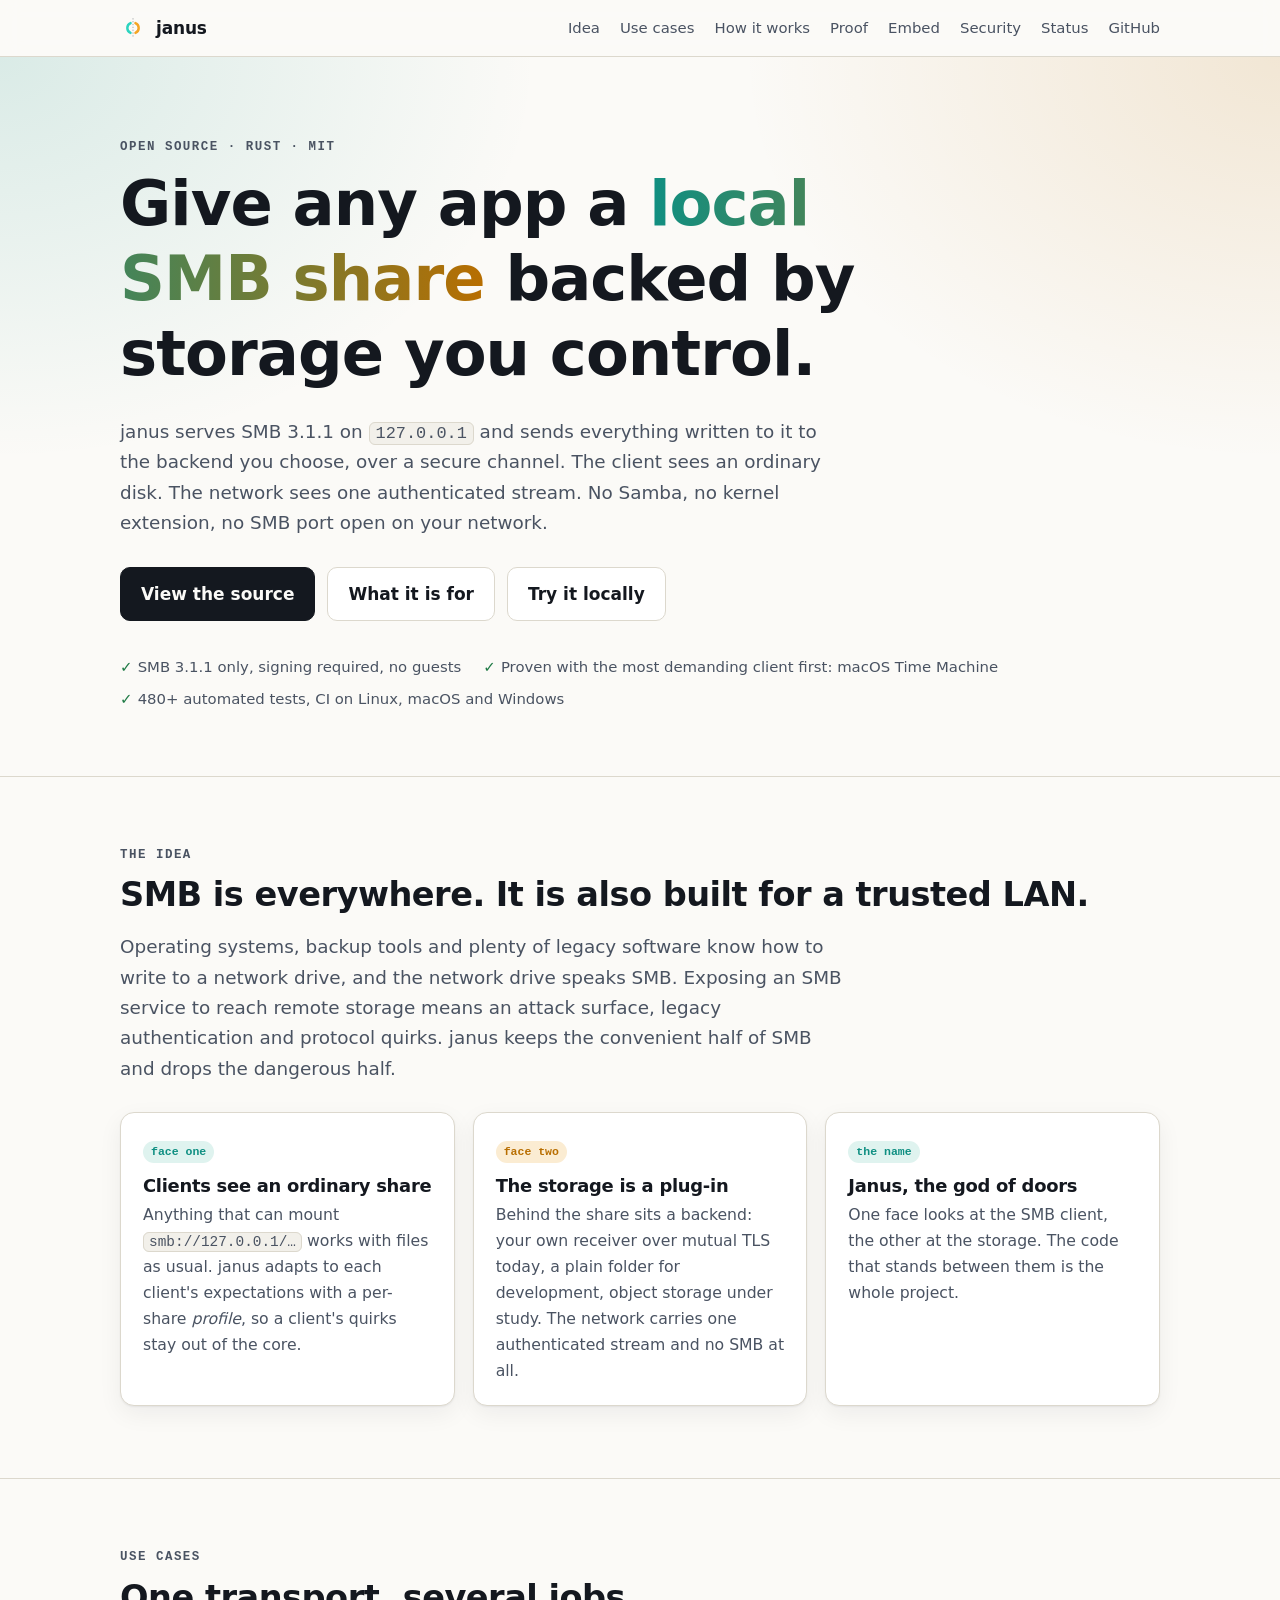
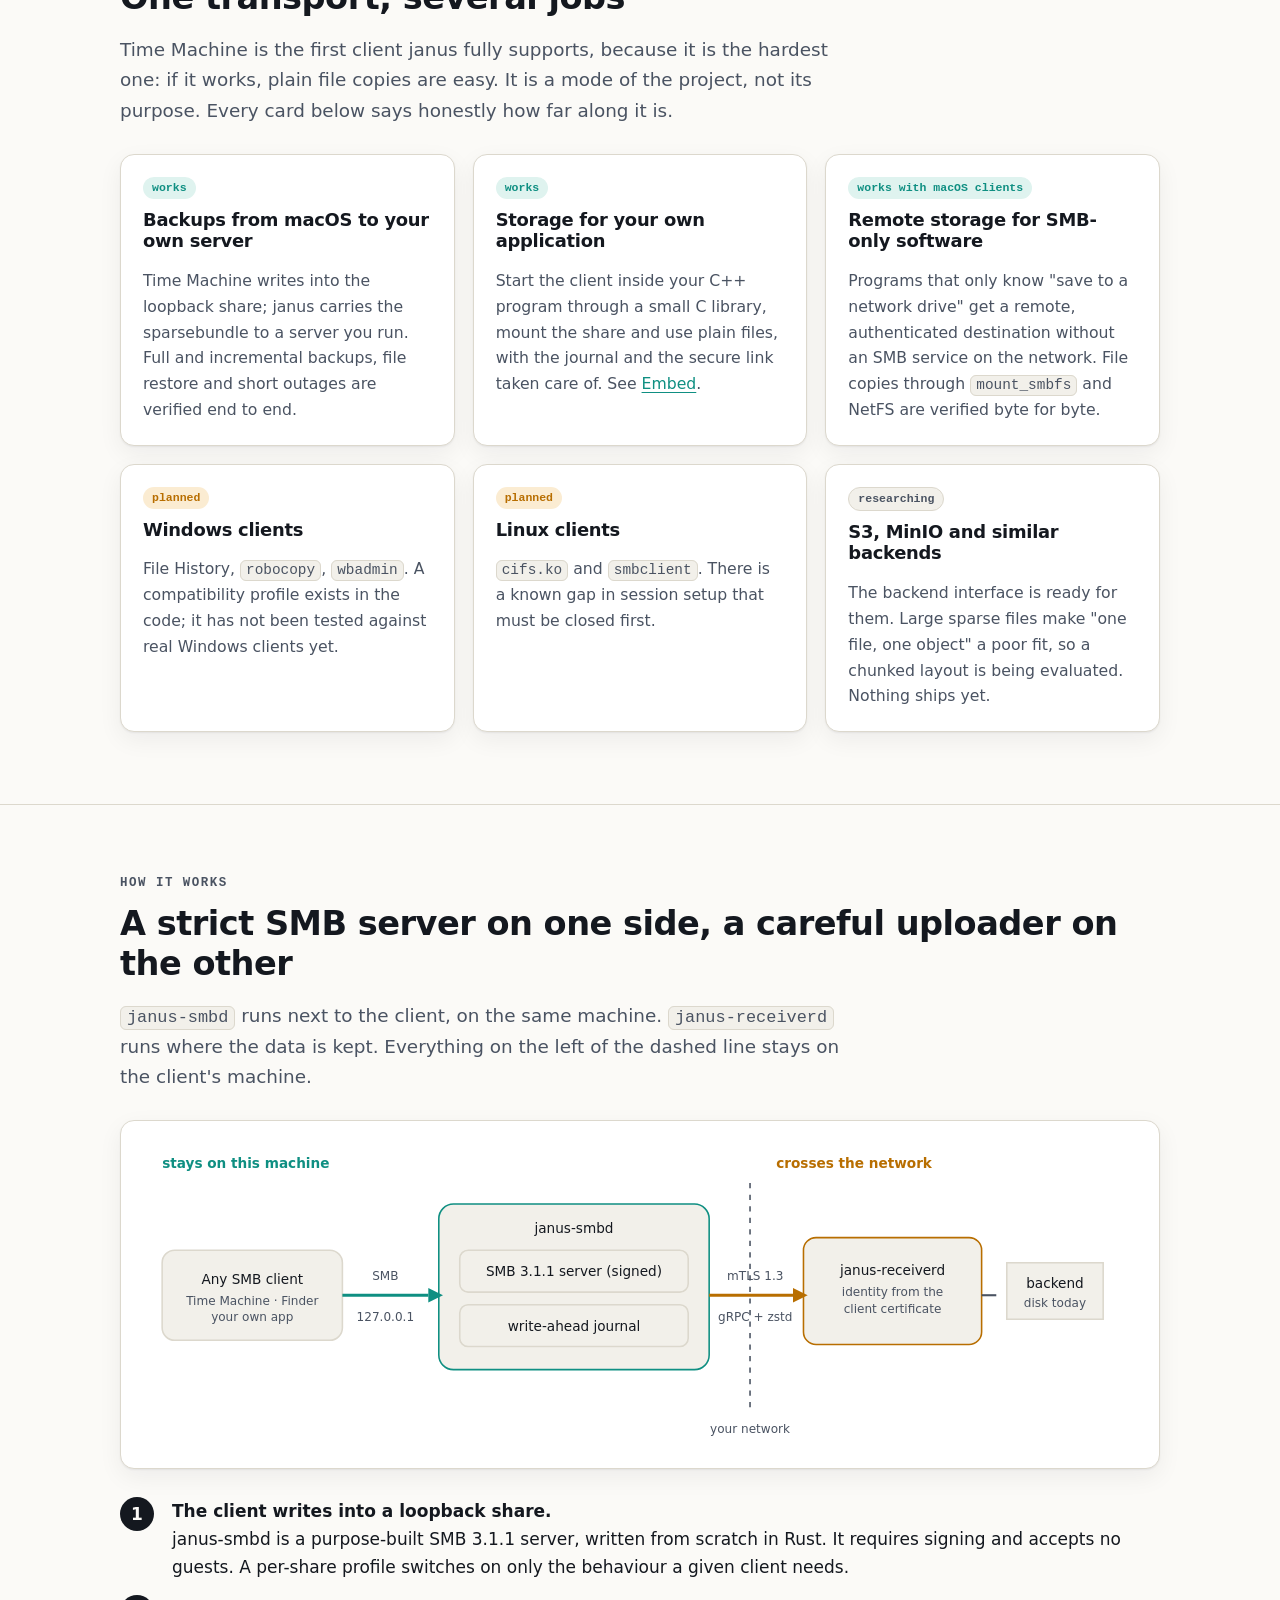
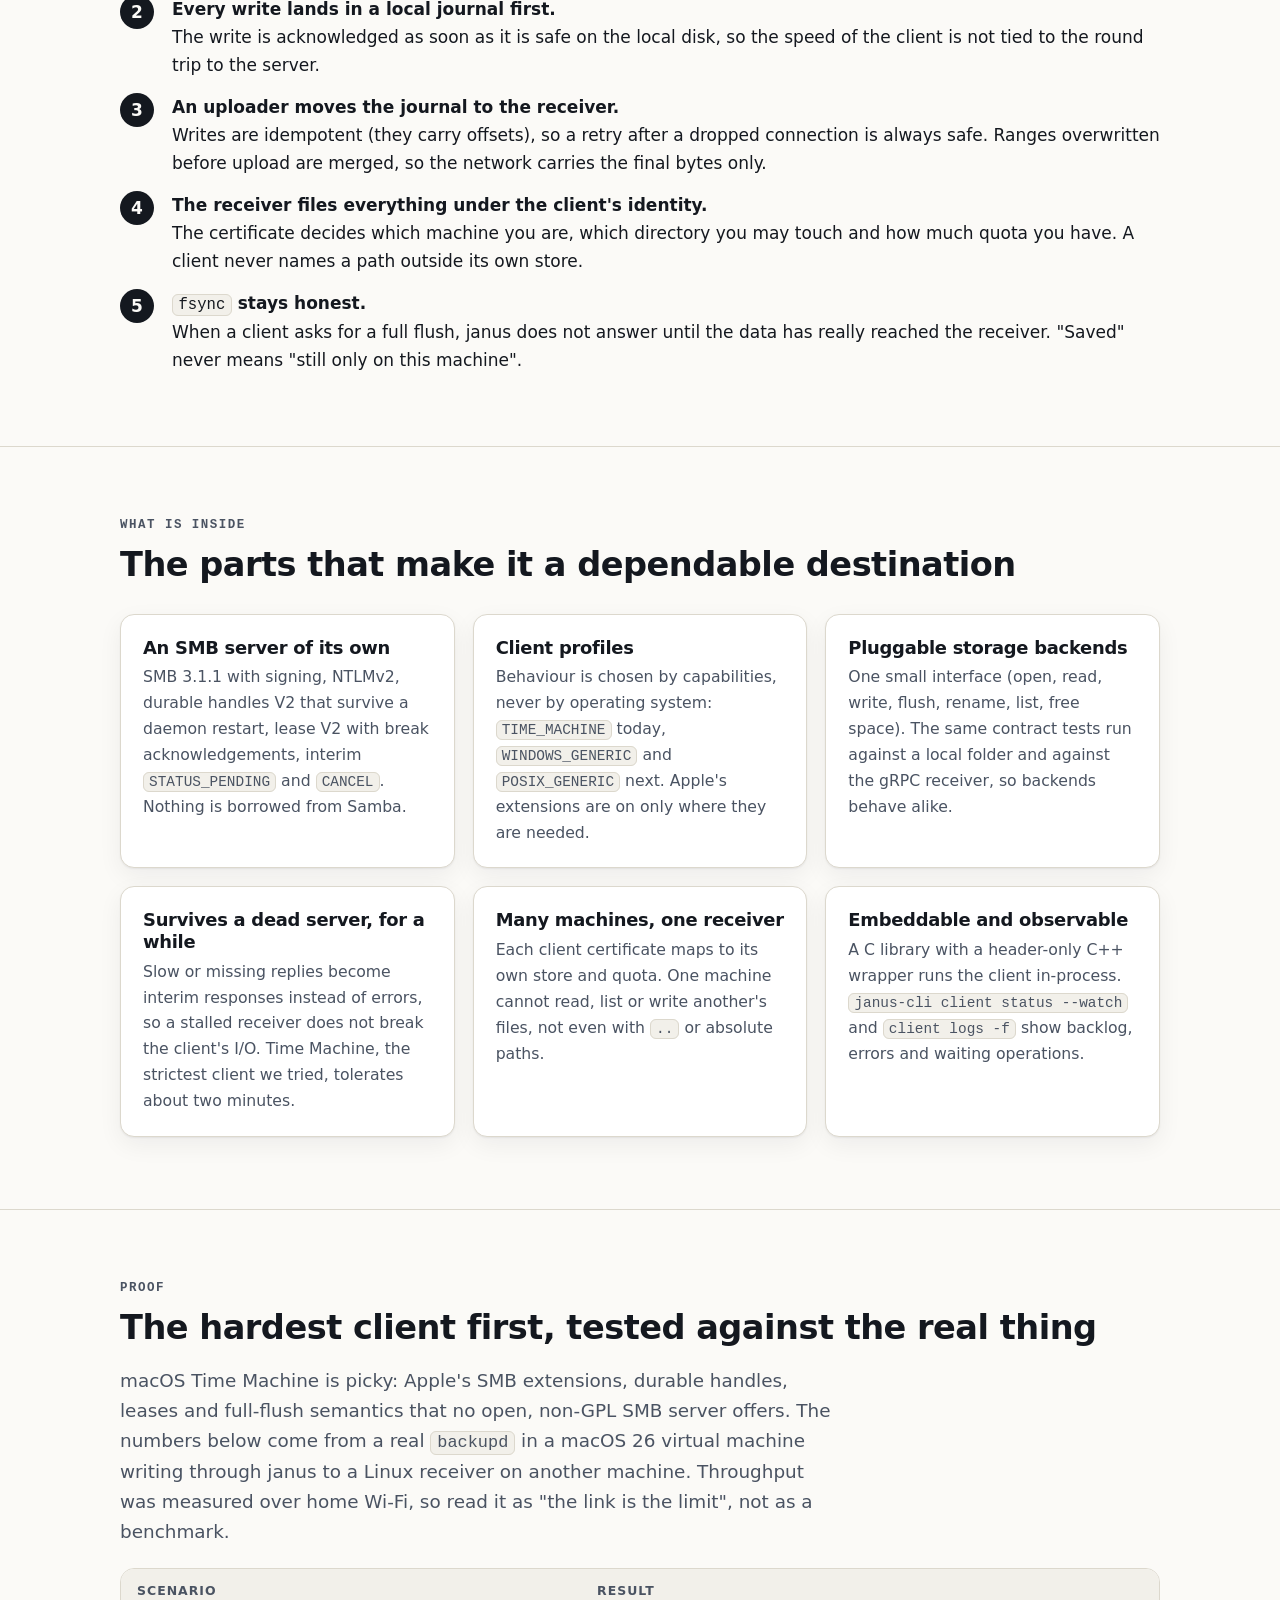
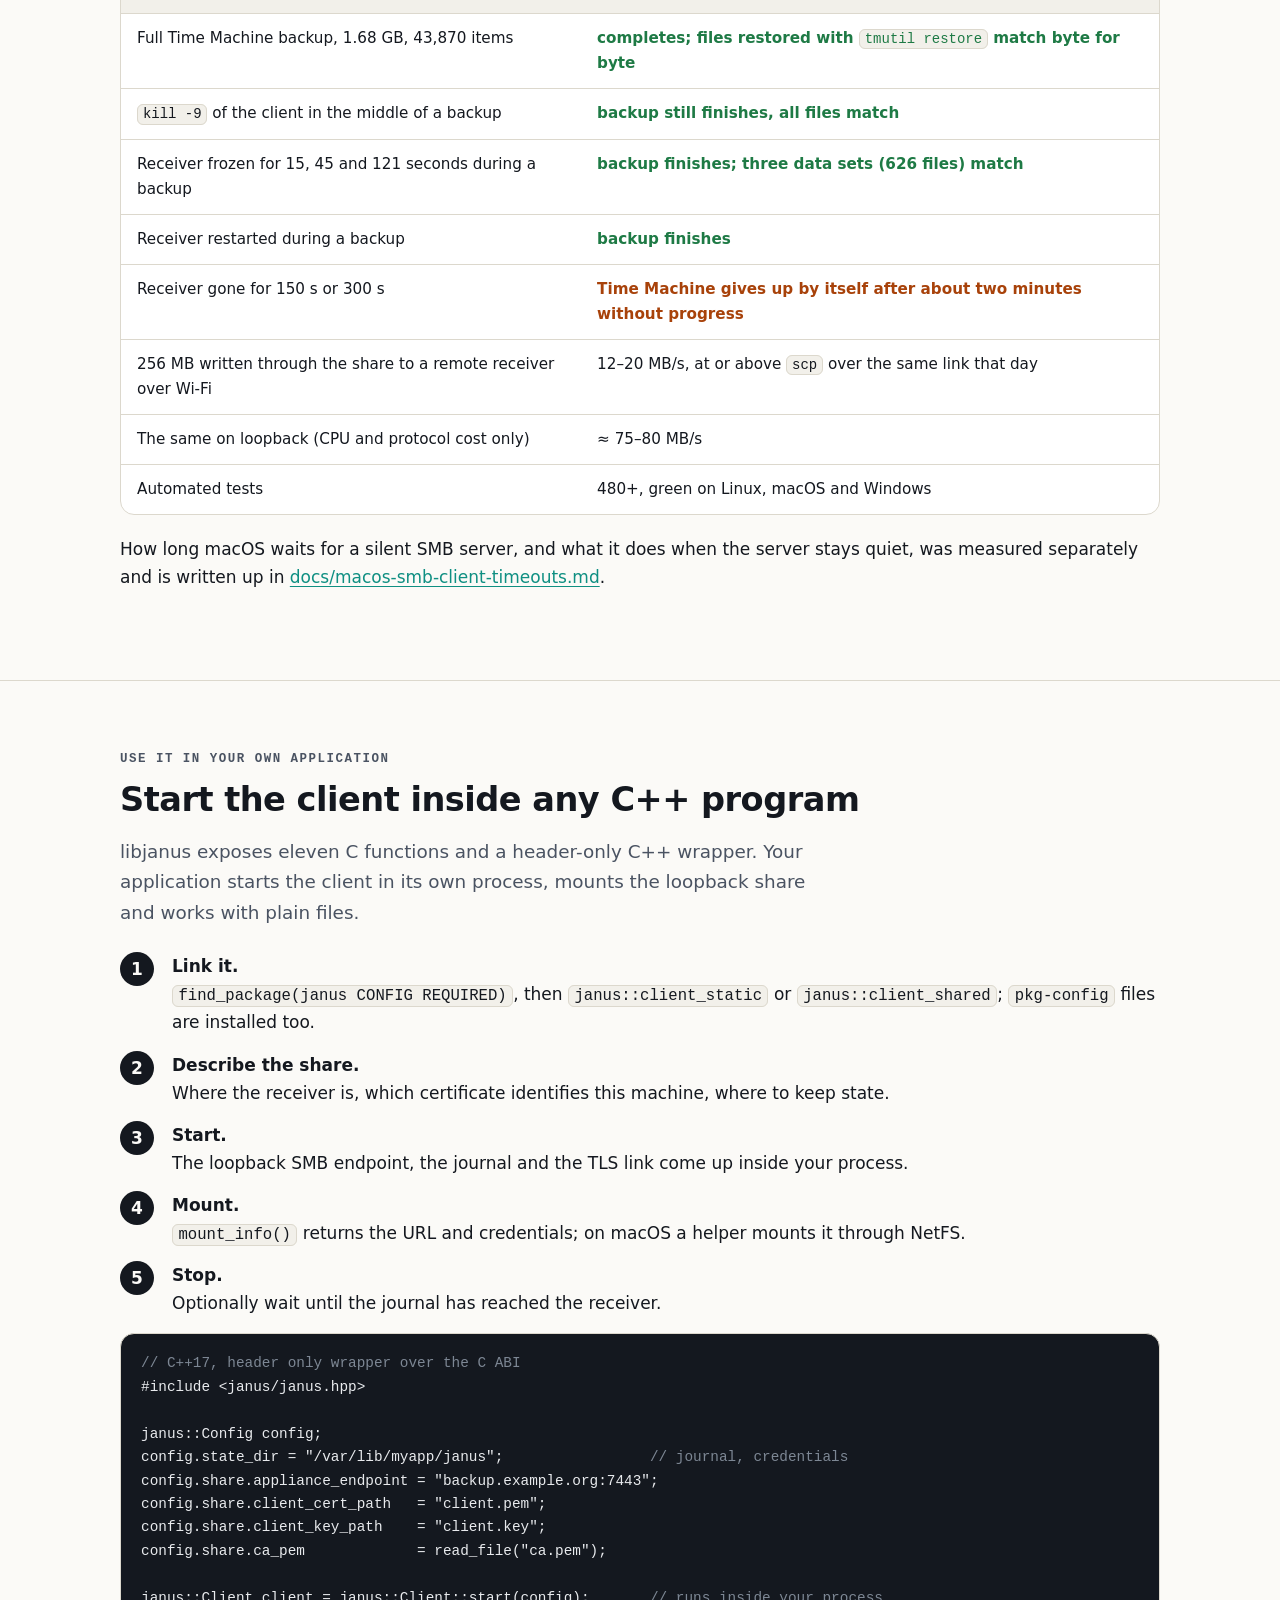
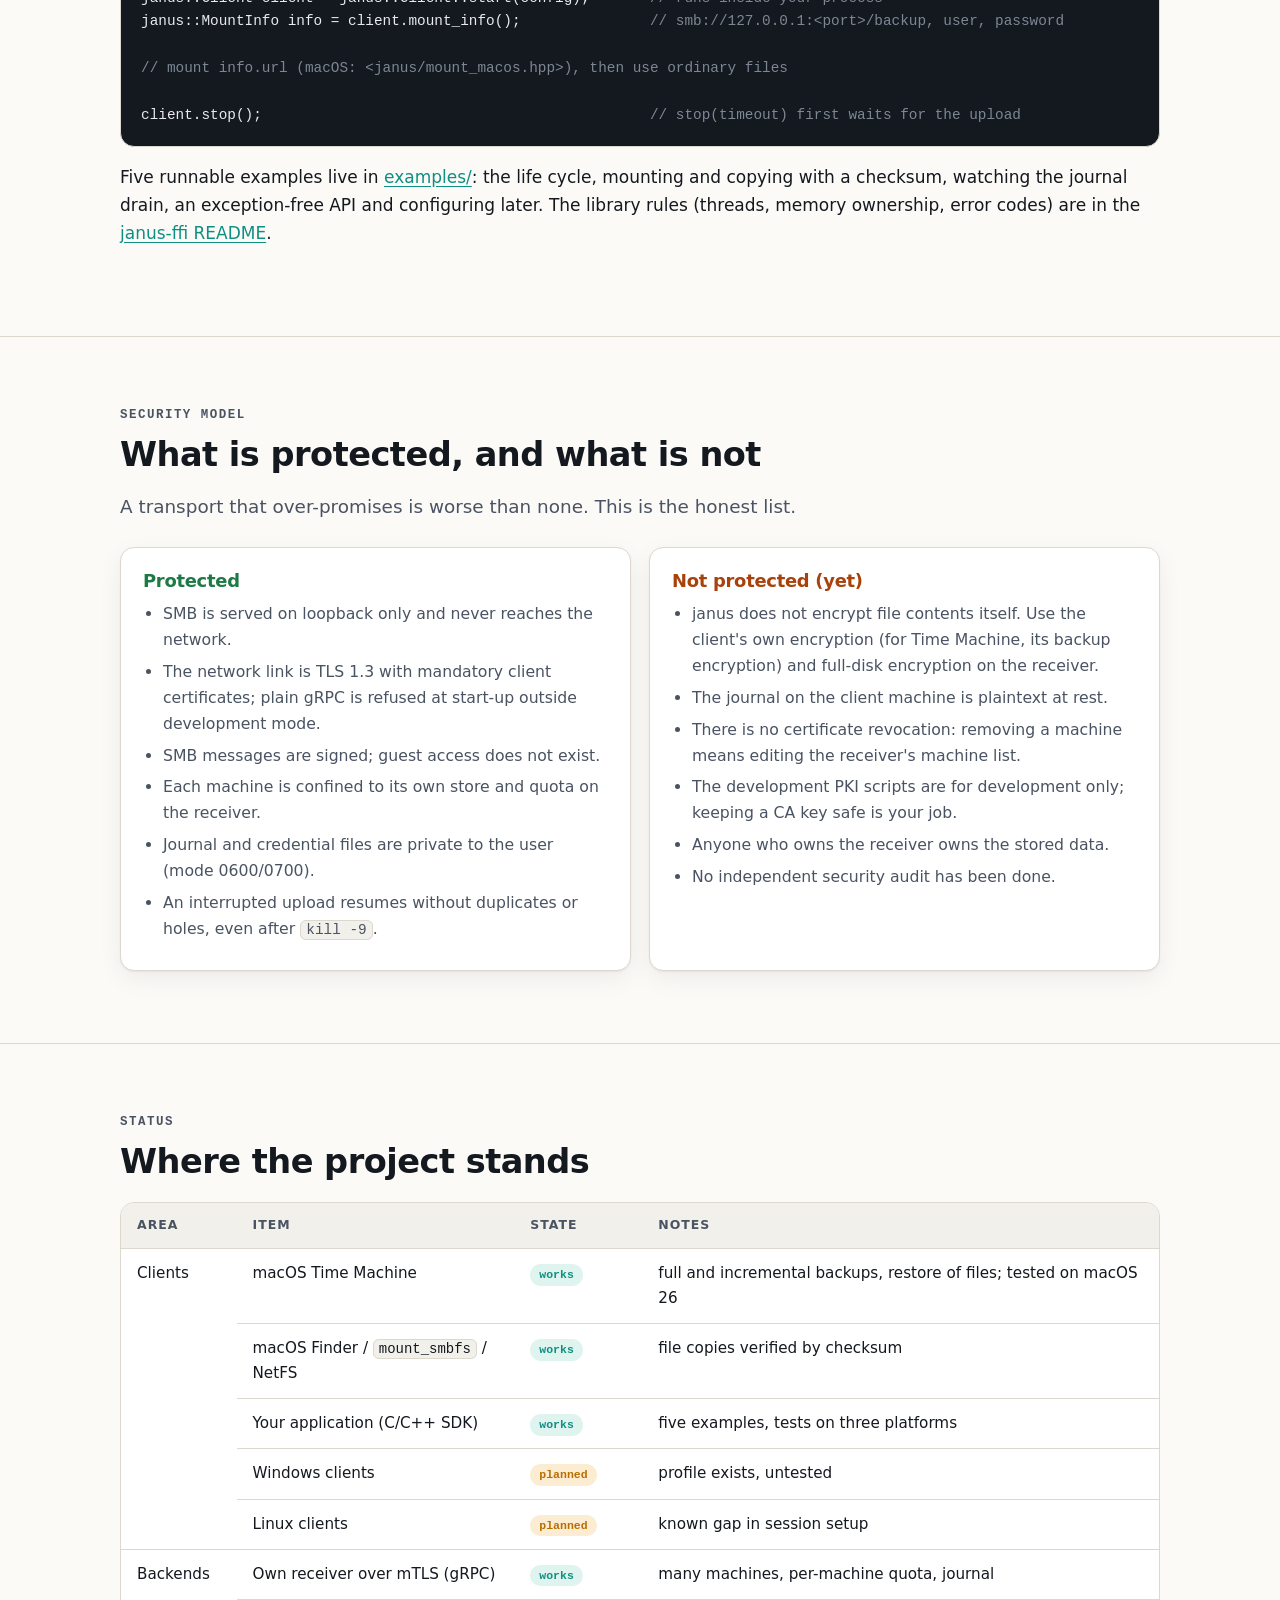
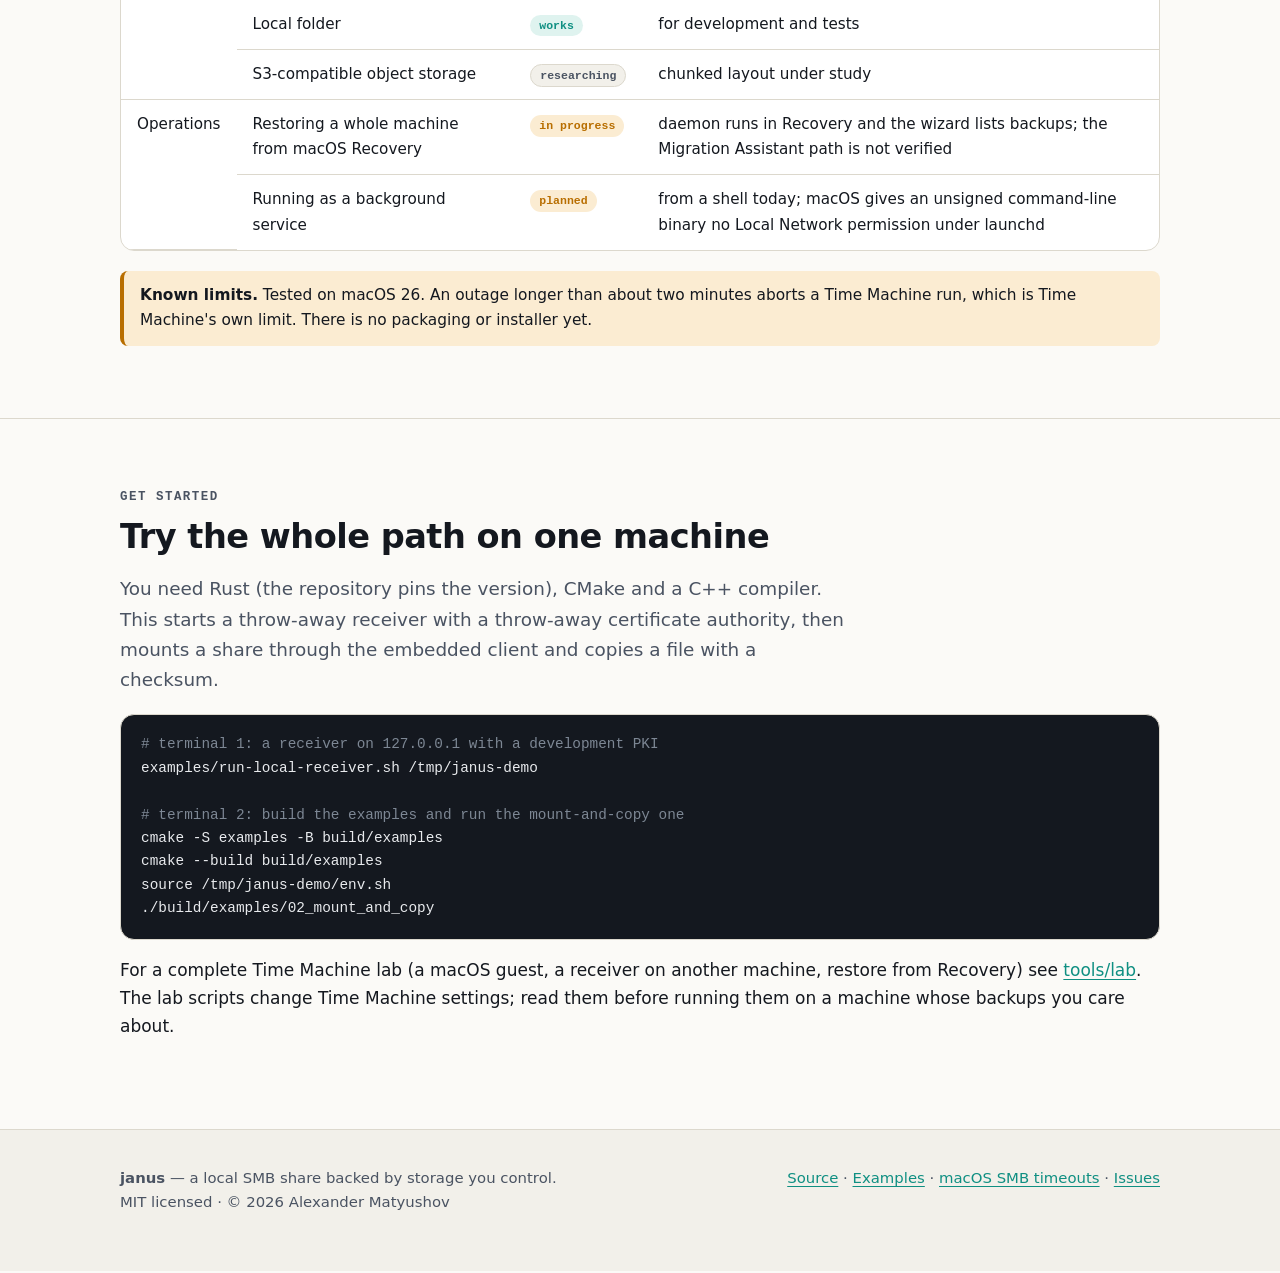
==== docs/index.html @ a8d457e2 "Add the project site (GitHub Pages from docs/)" ====
<!doctype html>
<html lang="en">
<head>
<meta charset="utf-8">
<meta name="viewport" content="width=device-width, initial-scale=1">
<title>janus — a local SMB share backed by storage you control</title>
<meta name="description" content="janus serves a local SMB 3.1.1 share on 127.0.0.1 for any SMB client and sends what is written to it to the storage you choose over a secure channel. SMB never leaves the machine. Open source, written in Rust.">
<meta name="color-scheme" content="light dark">
<link rel="icon" href="assets/favicon.svg" type="image/svg+xml">
<link rel="stylesheet" href="assets/style.css">
<meta property="og:type" content="website">
<meta property="og:title" content="janus — a local SMB share backed by storage you control">
<meta property="og:description" content="Any SMB client gets a local share; the data goes to your own storage over mutual TLS. No Samba, no kernel extension, no SMB on your network.">
<meta property="og:url" content="https://matyushov.github.io/janus/">
</head>
<body>

<header class="bar">
  <div class="wrap">
    <a class="brand" href="#top" aria-label="janus, back to the top">
      <svg viewBox="0 0 64 64" aria-hidden="true"><path d="M32 8v48" stroke="currentColor" stroke-opacity=".45" stroke-width="2" stroke-dasharray="3 4"/><path d="M26 20a13 13 0 0 0 0 24" fill="none" stroke="#2dd4bf" stroke-width="6" stroke-linecap="round"/><path d="M38 20a13 13 0 0 1 0 24" fill="none" stroke="#f5a524" stroke-width="6" stroke-linecap="round"/></svg>
      janus
    </a>
    <nav aria-label="Sections">
      <a href="#idea">Idea</a>
      <a href="#uses">Use cases</a>
      <a href="#how">How it works</a>
      <a href="#proof">Proof</a>
      <a href="#embed">Embed</a>
      <a href="#security">Security</a>
      <a href="#status">Status</a>
      <a class="gh" href="https://github.com/matyushov/janus">GitHub</a>
    </nav>
  </div>
</header>

<main id="top">

<!-- ======================================================= hero -->
<section class="hero">
  <div class="wrap">
    <span class="eyebrow">Open source · Rust · MIT</span>
    <h1>Give any app a <em>local SMB share</em> backed by storage you control.</h1>
    <p class="lede">
      janus serves SMB&nbsp;3.1.1 on <code>127.0.0.1</code> and sends everything written to it to the
      backend you choose, over a secure channel. The client sees an ordinary disk. The network sees one
      authenticated stream. No Samba, no kernel extension, no SMB port open on your network.
    </p>
    <div class="cta">
      <a class="btn primary" href="https://github.com/matyushov/janus">View the source</a>
      <a class="btn" href="#uses">What it is for</a>
      <a class="btn" href="#start">Try it locally</a>
    </div>
    <ul class="facts">
      <li>SMB 3.1.1 only, signing required, no guests</li>
      <li>Proven with the most demanding client first: macOS Time Machine</li>
      <li>480+ automated tests, CI on Linux, macOS and Windows</li>
    </ul>
  </div>
</section>

<!-- ======================================================= idea -->
<section id="idea">
  <div class="wrap">
    <span class="eyebrow">The idea</span>
    <h2>SMB is everywhere. It is also built for a trusted LAN.</h2>
    <p class="lede">
      Operating systems, backup tools and plenty of legacy software know how to write to a network
      drive, and the network drive speaks SMB. Exposing an SMB service to reach remote storage means an
      attack surface, legacy authentication and protocol quirks. janus keeps the convenient half of SMB
      and drops the dangerous half.
    </p>
    <div class="grid">
      <article class="card">
        <span class="tag teal">face one</span>
        <h3>Clients see an ordinary share</h3>
        <p>Anything that can mount <code>smb://127.0.0.1/…</code> works with files as usual. janus adapts
        to each client's expectations with a per-share <em>profile</em>, so a client's quirks stay out of the core.</p>
      </article>
      <article class="card">
        <span class="tag amber">face two</span>
        <h3>The storage is a plug-in</h3>
        <p>Behind the share sits a backend: your own receiver over mutual TLS today, a plain folder for
        development, object storage under study. The network carries one authenticated stream and no SMB at all.</p>
      </article>
      <article class="card">
        <span class="tag teal">the name</span>
        <h3>Janus, the god of doors</h3>
        <p>One face looks at the SMB client, the other at the storage. The code that stands between them
        is the whole project.</p>
      </article>
    </div>
  </div>
</section>

<!-- ======================================================= uses -->
<section id="uses">
  <div class="wrap">
    <span class="eyebrow">Use cases</span>
    <h2>One transport, several jobs</h2>
    <p class="lede">
      Time Machine is the first client janus fully supports, because it is the hardest one: if it
      works, plain file copies are easy. It is a mode of the project, not its purpose. Every card below
      says honestly how far along it is.
    </p>
    <div class="grid">
      <article class="card usecase">
        <span class="chip works">works</span>
        <h3>Backups from macOS to your own server</h3>
        <p>Time Machine writes into the loopback share; janus carries the sparsebundle to a server you
        run. Full and incremental backups, file restore and short outages are verified end to end.</p>
      </article>
      <article class="card usecase">
        <span class="chip works">works</span>
        <h3>Storage for your own application</h3>
        <p>Start the client inside your C++ program through a small C library, mount the share and use
        plain files, with the journal and the secure link taken care of. See <a href="#embed">Embed</a>.</p>
      </article>
      <article class="card usecase">
        <span class="chip works">works with macOS clients</span>
        <h3>Remote storage for SMB-only software</h3>
        <p>Programs that only know "save to a network drive" get a remote, authenticated destination without
        an SMB service on the network. File copies through <code>mount_smbfs</code> and NetFS are verified byte for byte.</p>
      </article>
      <article class="card usecase">
        <span class="chip planned">planned</span>
        <h3>Windows clients</h3>
        <p>File History, <code>robocopy</code>, <code>wbadmin</code>. A compatibility profile exists in the code;
        it has not been tested against real Windows clients yet.</p>
      </article>
      <article class="card usecase">
        <span class="chip planned">planned</span>
        <h3>Linux clients</h3>
        <p><code>cifs.ko</code> and <code>smbclient</code>. There is a known gap in session setup that must be
        closed first.</p>
      </article>
      <article class="card usecase">
        <span class="chip research">researching</span>
        <h3>S3, MinIO and similar backends</h3>
        <p>The backend interface is ready for them. Large sparse files make "one file, one object" a poor fit,
        so a chunked layout is being evaluated. Nothing ships yet.</p>
      </article>
    </div>
  </div>
</section>

<!-- ======================================================= how -->
<section id="how">
  <div class="wrap">
    <span class="eyebrow">How it works</span>
    <h2>A strict SMB server on one side, a careful uploader on the other</h2>
    <p class="lede">
      <code>janus-smbd</code> runs next to the client, on the same machine. <code>janus-receiverd</code> runs where the data
      is kept. Everything on the left of the dashed line stays on the client's machine.
    </p>

    <figure class="diagram">
      <svg viewBox="0 0 960 300" role="img" aria-labelledby="dt dd">
        <title id="dt">Data path through janus</title>
        <desc id="dd">An SMB client on the same machine writes over SMB to janus-smbd. janus-smbd writes to a local journal and uploads over mutual TLS to janus-receiverd, which stores the data per machine in a storage backend.</desc>

        <text x="24" y="30" class="lab-t">stays on this machine</text>
        <text x="610" y="30" class="lab-a">crosses the network</text>
        <line x1="585" y1="44" x2="585" y2="262" class="fence"/>
        <text x="585" y="282" text-anchor="middle" class="sub">your network</text>

        <rect x="24" y="108" width="172" height="86" rx="12" class="box"/>
        <text x="110" y="140" text-anchor="middle" font-weight="700">Any SMB client</text>
        <text x="110" y="160" text-anchor="middle" class="sub">Time Machine · Finder</text>
        <text x="110" y="176" text-anchor="middle" class="sub">your own app</text>

        <rect x="288" y="64" width="258" height="158" rx="14" class="box t"/>
        <text x="417" y="92" text-anchor="middle" font-weight="700">janus-smbd</text>
        <rect x="308" y="108" width="218" height="40" rx="8" class="box"/>
        <text x="417" y="133" text-anchor="middle">SMB 3.1.1 server (signed)</text>
        <rect x="308" y="160" width="218" height="40" rx="8" class="box"/>
        <text x="417" y="185" text-anchor="middle">write-ahead journal</text>

        <rect x="636" y="96" width="170" height="102" rx="12" class="box a"/>
        <text x="721" y="132" text-anchor="middle" font-weight="700">janus-receiverd</text>
        <text x="721" y="152" text-anchor="middle" class="sub">identity from the</text>
        <text x="721" y="168" text-anchor="middle" class="sub">client certificate</text>

        <path d="M830 120h92v54h-92z" class="box"/>
        <text x="876" y="144" text-anchor="middle">backend</text>
        <text x="876" y="162" text-anchor="middle" class="sub">disk today</text>

        <path d="M196 151h82" class="wire-t"/><polygon points="278,144 292,151 278,158" class="arrow-t"/>
        <text x="237" y="136" text-anchor="middle" class="sub">SMB</text>
        <text x="237" y="176" text-anchor="middle" class="sub">127.0.0.1</text>

        <path d="M546 151h80" class="wire-a"/><polygon points="626,144 640,151 626,158" class="arrow-a"/>
        <text x="590" y="136" text-anchor="middle" class="sub">mTLS 1.3</text>
        <text x="590" y="176" text-anchor="middle" class="sub">gRPC + zstd</text>

        <path d="M806 151h14" stroke="var(--ink-soft)" stroke-width="2" fill="none"/>
      </svg>
    </figure>

    <ol class="steps">
      <li><b>The client writes into a loopback share.</b>
        janus-smbd is a purpose-built SMB 3.1.1 server, written from scratch in Rust. It requires signing
        and accepts no guests. A per-share profile switches on only the behaviour a given client needs.</li>
      <li><b>Every write lands in a local journal first.</b>
        The write is acknowledged as soon as it is safe on the local disk, so the speed of the client is
        not tied to the round trip to the server.</li>
      <li><b>An uploader moves the journal to the receiver.</b>
        Writes are idempotent (they carry offsets), so a retry after a dropped connection is always safe.
        Ranges overwritten before upload are merged, so the network carries the final bytes only.</li>
      <li><b>The receiver files everything under the client's identity.</b>
        The certificate decides which machine you are, which directory you may touch and how much quota
        you have. A client never names a path outside its own store.</li>
      <li><b><code>fsync</code> stays honest.</b>
        When a client asks for a full flush, janus does not answer until the data has really reached the
        receiver. "Saved" never means "still only on this machine".</li>
    </ol>
  </div>
</section>

<!-- ======================================================= features -->
<section id="features">
  <div class="wrap">
    <span class="eyebrow">What is inside</span>
    <h2>The parts that make it a dependable destination</h2>
    <div class="grid">
      <article class="card">
        <h3>An SMB server of its own</h3>
        <p>SMB 3.1.1 with signing, NTLMv2, durable handles V2 that survive a daemon restart, lease V2
        with break acknowledgements, interim <code>STATUS_PENDING</code> and <code>CANCEL</code>.
        Nothing is borrowed from Samba.</p>
      </article>
      <article class="card">
        <h3>Client profiles</h3>
        <p>Behaviour is chosen by capabilities, never by operating system: <code>TIME_MACHINE</code> today,
        <code>WINDOWS_GENERIC</code> and <code>POSIX_GENERIC</code> next. Apple's extensions are on only where they are needed.</p>
      </article>
      <article class="card">
        <h3>Pluggable storage backends</h3>
        <p>One small interface (open, read, write, flush, rename, list, free space). The same contract tests run
        against a local folder and against the gRPC receiver, so backends behave alike.</p>
      </article>
      <article class="card">
        <h3>Survives a dead server, for a while</h3>
        <p>Slow or missing replies become interim responses instead of errors, so a stalled receiver does not
        break the client's I/O. Time Machine, the strictest client we tried, tolerates about two minutes.</p>
      </article>
      <article class="card">
        <h3>Many machines, one receiver</h3>
        <p>Each client certificate maps to its own store and quota. One machine cannot read, list or write
        another's files, not even with <code>..</code> or absolute paths.</p>
      </article>
      <article class="card">
        <h3>Embeddable and observable</h3>
        <p>A C library with a header-only C++ wrapper runs the client in-process.
        <code>janus-cli client status --watch</code> and <code>client logs -f</code> show backlog, errors and waiting operations.</p>
      </article>
    </div>
  </div>
</section>

<!-- ======================================================= proof -->
<section id="proof">
  <div class="wrap">
    <span class="eyebrow">Proof</span>
    <h2>The hardest client first, tested against the real thing</h2>
    <p class="lede">
      macOS Time Machine is picky: Apple's SMB extensions, durable handles, leases and full-flush semantics
      that no open, non-GPL SMB server offers. The numbers below come from a real <code>backupd</code> in a
      macOS 26 virtual machine writing through janus to a Linux receiver on another machine. Throughput was
      measured over home Wi-Fi, so read it as "the link is the limit", not as a benchmark.
    </p>

    <div class="tablewrap">
      <table>
        <thead><tr><th>Scenario</th><th>Result</th></tr></thead>
        <tbody>
          <tr><td>Full Time Machine backup, 1.68 GB, 43,870 items</td><td class="ok">completes; files restored with <code>tmutil restore</code> match byte for byte</td></tr>
          <tr><td><code>kill -9</code> of the client in the middle of a backup</td><td class="ok">backup still finishes, all files match</td></tr>
          <tr><td>Receiver frozen for 15, 45 and 121 seconds during a backup</td><td class="ok">backup finishes; three data sets (626 files) match</td></tr>
          <tr><td>Receiver restarted during a backup</td><td class="ok">backup finishes</td></tr>
          <tr><td>Receiver gone for 150 s or 300 s</td><td class="no">Time Machine gives up by itself after about two minutes without progress</td></tr>
          <tr><td>256 MB written through the share to a remote receiver over Wi-Fi</td><td>12–20 MB/s, at or above <code>scp</code> over the same link that day</td></tr>
          <tr><td>The same on loopback (CPU and protocol cost only)</td><td>≈ 75–80 MB/s</td></tr>
          <tr><td>Automated tests</td><td>480+, green on Linux, macOS and Windows</td></tr>
        </tbody>
      </table>
    </div>
    <p>
      How long macOS waits for a silent SMB server, and what it does when the server stays quiet, was
      measured separately and is written up in
      <a href="https://github.com/matyushov/janus/blob/develop/docs/macos-smb-client-timeouts.md">docs/macos-smb-client-timeouts.md</a>.
    </p>
  </div>
</section>

<!-- ======================================================= embed -->
<section id="embed">
  <div class="wrap">
    <span class="eyebrow">Use it in your own application</span>
    <h2>Start the client inside any C++ program</h2>
    <p class="lede">
      libjanus exposes eleven C functions and a header-only C++ wrapper. Your application starts
      the client in its own process, mounts the loopback share and works with plain files.
    </p>
    <ol class="steps">
      <li><b>Link it.</b> <code>find_package(janus CONFIG REQUIRED)</code>, then <code>janus::client_static</code> or <code>janus::client_shared</code>; <code>pkg-config</code> files are installed too.</li>
      <li><b>Describe the share.</b> Where the receiver is, which certificate identifies this machine, where to keep state.</li>
      <li><b>Start.</b> The loopback SMB endpoint, the journal and the TLS link come up inside your process.</li>
      <li><b>Mount.</b> <code>mount_info()</code> returns the URL and credentials; on macOS a helper mounts it through NetFS.</li>
      <li><b>Stop.</b> Optionally wait until the journal has reached the receiver.</li>
    </ol>
<pre><code><span class="c">// C++17, header only wrapper over the C ABI</span>
#include &lt;janus/janus.hpp&gt;

janus::Config config;
config.state_dir = "/var/lib/myapp/janus";                 <span class="c">// journal, credentials</span>
config.share.appliance_endpoint = "backup.example.org:7443";
config.share.client_cert_path   = "client.pem";
config.share.client_key_path    = "client.key";
config.share.ca_pem             = read_file("ca.pem");

janus::Client client = janus::Client::start(config);       <span class="c">// runs inside your process</span>
janus::MountInfo info = client.mount_info();               <span class="c">// smb://127.0.0.1:&lt;port&gt;/backup, user, password</span>

<span class="c">// mount info.url (macOS: &lt;janus/mount_macos.hpp&gt;), then use ordinary files</span>

client.stop();                                             <span class="c">// stop(timeout) first waits for the upload</span></code></pre>
    <p>
      Five runnable examples live in
      <a href="https://github.com/matyushov/janus/tree/develop/examples">examples/</a>:
      the life cycle, mounting and copying with a checksum, watching the journal drain, an
      exception-free API and configuring later. The library rules (threads, memory ownership, error codes)
      are in the <a href="https://github.com/matyushov/janus/blob/develop/crates/janus-ffi/README.md">janus-ffi README</a>.
    </p>
  </div>
</section>

<!-- ======================================================= security -->
<section id="security">
  <div class="wrap">
    <span class="eyebrow">Security model</span>
    <h2>What is protected, and what is not</h2>
    <p class="lede">A transport that over-promises is worse than none. This is the honest list.</p>
    <div class="cols">
      <div class="card yes">
        <h3>Protected</h3>
        <ul>
          <li>SMB is served on loopback only and never reaches the network.</li>
          <li>The network link is TLS 1.3 with mandatory client certificates; plain gRPC is refused at start-up outside development mode.</li>
          <li>SMB messages are signed; guest access does not exist.</li>
          <li>Each machine is confined to its own store and quota on the receiver.</li>
          <li>Journal and credential files are private to the user (mode 0600/0700).</li>
          <li>An interrupted upload resumes without duplicates or holes, even after <code>kill -9</code>.</li>
        </ul>
      </div>
      <div class="card nope">
        <h3>Not protected (yet)</h3>
        <ul>
          <li>janus does not encrypt file contents itself. Use the client's own encryption (for Time Machine, its backup encryption) and full-disk encryption on the receiver.</li>
          <li>The journal on the client machine is plaintext at rest.</li>
          <li>There is no certificate revocation: removing a machine means editing the receiver's machine list.</li>
          <li>The development PKI scripts are for development only; keeping a CA key safe is your job.</li>
          <li>Anyone who owns the receiver owns the stored data.</li>
          <li>No independent security audit has been done.</li>
        </ul>
      </div>
    </div>
  </div>
</section>

<!-- ======================================================= status -->
<section id="status">
  <div class="wrap">
    <span class="eyebrow">Status</span>
    <h2>Where the project stands</h2>
    <div class="tablewrap">
      <table>
        <thead><tr><th>Area</th><th>Item</th><th>State</th><th>Notes</th></tr></thead>
        <tbody>
          <tr><td rowspan="5">Clients</td><td>macOS Time Machine</td><td><span class="chip works">works</span></td><td>full and incremental backups, restore of files; tested on macOS 26</td></tr>
          <tr><td>macOS Finder / <code>mount_smbfs</code> / NetFS</td><td><span class="chip works">works</span></td><td>file copies verified by checksum</td></tr>
          <tr><td>Your application (C/C++ SDK)</td><td><span class="chip works">works</span></td><td>five examples, tests on three platforms</td></tr>
          <tr><td>Windows clients</td><td><span class="chip planned">planned</span></td><td>profile exists, untested</td></tr>
          <tr><td>Linux clients</td><td><span class="chip planned">planned</span></td><td>known gap in session setup</td></tr>
          <tr><td rowspan="3">Backends</td><td>Own receiver over mTLS (gRPC)</td><td><span class="chip works">works</span></td><td>many machines, per-machine quota, journal</td></tr>
          <tr><td>Local folder</td><td><span class="chip works">works</span></td><td>for development and tests</td></tr>
          <tr><td>S3-compatible object storage</td><td><span class="chip research">researching</span></td><td>chunked layout under study</td></tr>
          <tr><td rowspan="2">Operations</td><td>Restoring a whole machine from macOS Recovery</td><td><span class="chip planned">in progress</span></td><td>daemon runs in Recovery and the wizard lists backups; the Migration Assistant path is not verified</td></tr>
          <tr><td>Running as a background service</td><td><span class="chip planned">planned</span></td><td>from a shell today; macOS gives an unsigned command-line binary no Local Network permission under launchd</td></tr>
        </tbody>
      </table>
    </div>
    <div class="note">
      <strong>Known limits.</strong> Tested on macOS 26. An outage longer than about two minutes aborts a
      Time Machine run, which is Time Machine's own limit. There is no packaging or installer yet.
    </div>
  </div>
</section>

<!-- ======================================================= start -->
<section id="start">
  <div class="wrap">
    <span class="eyebrow">Get started</span>
    <h2>Try the whole path on one machine</h2>
    <p class="lede">
      You need Rust (the repository pins the version), CMake and a C++ compiler. This starts a throw-away
      receiver with a throw-away certificate authority, then mounts a share through the embedded client and
      copies a file with a checksum.
    </p>
<pre><code><span class="c"># terminal 1: a receiver on 127.0.0.1 with a development PKI</span>
examples/run-local-receiver.sh /tmp/janus-demo

<span class="c"># terminal 2: build the examples and run the mount-and-copy one</span>
cmake -S examples -B build/examples
cmake --build build/examples
source /tmp/janus-demo/env.sh
./build/examples/02_mount_and_copy</code></pre>
    <p>
      For a complete Time Machine lab (a macOS guest, a receiver on another machine, restore from Recovery) see
      <a href="https://github.com/matyushov/janus/blob/develop/tools/lab/README.md">tools/lab</a>.
      The lab scripts change Time Machine settings; read them before running them on a machine whose backups you care about.
    </p>
  </div>
</section>

</main>

<footer>
  <div class="wrap">
    <div>
      <strong>janus</strong> — a local SMB share backed by storage you control.<br>
      MIT licensed · © 2026 Alexander Matyushov
    </div>
    <div>
      <a href="https://github.com/matyushov/janus">Source</a> ·
      <a href="https://github.com/matyushov/janus/tree/develop/examples">Examples</a> ·
      <a href="https://github.com/matyushov/janus/blob/develop/docs/macos-smb-client-timeouts.md">macOS SMB timeouts</a> ·
      <a href="https://github.com/matyushov/janus/issues">Issues</a>
    </div>
  </div>
</footer>

</body>
</html>
---- docs/assets/style.css ----
/* janus site — hand written, no dependencies.
   Two accents on purpose: teal = the face turned to the SMB client (loopback),
   amber = the face turned to the storage (the network). */
:root {
  color-scheme: light dark;
  --bg: #fbfaf7;
  --bg-soft: #f2f0ea;
  --surface: #ffffff;
  --ink: #14181f;
  --ink-soft: #4a5362;
  --line: #dcd8cd;
  --teal: #0f8f82;
  --teal-bg: #dff3ef;
  --amber: #b86e00;
  --amber-bg: #fbecd2;
  --ok: #1e7a45;
  --warn: #a8420a;
  --code-bg: #14181f;
  --code-ink: #e8eaed;
  --radius: 14px;
  --maxw: 1080px;
  --shadow: 0 1px 2px rgba(20, 24, 31, .06), 0 8px 24px rgba(20, 24, 31, .06);
}
@media (prefers-color-scheme: dark) {
  :root {
    --bg: #0e1116;
    --bg-soft: #141922;
    --surface: #171c26;
    --ink: #e8eaed;
    --ink-soft: #a3acba;
    --line: #2a3140;
    --teal: #2dd4bf;
    --teal-bg: #12302d;
    --amber: #f5a524;
    --amber-bg: #3a2a0c;
    --ok: #5fd08a;
    --warn: #ff9a62;
    --code-bg: #0a0d12;
    --code-ink: #e8eaed;
    --shadow: 0 1px 2px rgba(0, 0, 0, .4), 0 8px 24px rgba(0, 0, 0, .35);
  }
}
* { box-sizing: border-box; }
html { scroll-behavior: smooth; scroll-padding-top: 72px; }
body {
  margin: 0; background: var(--bg); color: var(--ink);
  font: 17px/1.65 system-ui, -apple-system, "Segoe UI", Roboto, "Helvetica Neue", sans-serif;
  -webkit-font-smoothing: antialiased;
}
a { color: var(--teal); text-underline-offset: 3px; }
a:hover { text-decoration-thickness: 2px; }
code, pre, kbd { font: 0.92em/1.5 ui-monospace, "SF Mono", Menlo, Consolas, monospace; }
:not(pre) > code { background: var(--bg-soft); border: 1px solid var(--line); padding: .08em .35em; border-radius: 6px; }
.wrap { max-width: var(--maxw); margin: 0 auto; padding: 0 20px; }
section { padding: 72px 0; }
section + section { border-top: 1px solid var(--line); }
h1, h2, h3 { line-height: 1.2; letter-spacing: -0.015em; margin: 0 0 .5em; }
h2 { font-size: clamp(1.6rem, 3.4vw, 2.1rem); }
h3 { font-size: 1.12rem; }
p { margin: 0 0 1em; }
.lede { font-size: 1.15rem; color: var(--ink-soft); max-width: 62ch; }
.eyebrow { font: 600 .78rem/1 ui-monospace, Menlo, monospace; text-transform: uppercase; letter-spacing: .12em; color: var(--ink-soft); margin-bottom: 14px; display: block; }

/* top bar */
.bar { position: sticky; top: 0; z-index: 10; background: color-mix(in srgb, var(--bg) 88%, transparent); backdrop-filter: blur(10px); border-bottom: 1px solid var(--line); }
.bar .wrap { display: flex; align-items: center; gap: 22px; height: 56px; }
.brand { display: inline-flex; align-items: center; gap: 10px; font-weight: 700; color: var(--ink); text-decoration: none; letter-spacing: -.01em; }
.brand svg { width: 26px; height: 26px; }
.bar nav { margin-left: auto; display: flex; gap: 20px; flex-wrap: wrap; font-size: .93rem; }
.bar nav a { color: var(--ink-soft); text-decoration: none; }
.bar nav a:hover { color: var(--ink); }
@media (max-width: 720px) { .bar nav a:not(.gh) { display: none; } }

/* hero */
.hero { padding: 84px 0 64px; background:
  radial-gradient(60% 80% at 0% 0%, color-mix(in srgb, var(--teal) 14%, transparent), transparent 70%),
  radial-gradient(60% 80% at 100% 0%, color-mix(in srgb, var(--amber) 14%, transparent), transparent 70%); }
.hero h1 { font-size: clamp(2.2rem, 6vw, 3.9rem); max-width: 17ch; margin-bottom: .4em; }
.hero h1 em { font-style: normal; background: linear-gradient(90deg, var(--teal), var(--amber)); -webkit-background-clip: text; background-clip: text; color: transparent; }
.cta { display: flex; gap: 12px; flex-wrap: wrap; margin: 28px 0 8px; }
.btn { display: inline-block; padding: 12px 20px; border-radius: 10px; font-weight: 600; text-decoration: none; border: 1px solid var(--line); color: var(--ink); background: var(--surface); }
.btn.primary { background: var(--ink); color: var(--bg); border-color: var(--ink); }
.btn:hover { transform: translateY(-1px); box-shadow: var(--shadow); }
.facts { display: flex; flex-wrap: wrap; gap: 8px 22px; margin: 34px 0 0; padding: 0; list-style: none; color: var(--ink-soft); font-size: .93rem; }
.facts li::before { content: "✓ "; color: var(--ok); font-weight: 700; }

/* cards */
.grid { display: grid; gap: 18px; grid-template-columns: repeat(auto-fit, minmax(290px, 1fr)); margin-top: 28px; }
.card { background: var(--surface); border: 1px solid var(--line); border-radius: var(--radius); padding: 22px; box-shadow: var(--shadow); }
.card h3 { margin-bottom: .35em; }
.card p { margin: 0; color: var(--ink-soft); font-size: .98rem; }
.tag { display: inline-block; font: 600 .72rem/1 ui-monospace, Menlo, monospace; padding: 5px 8px; border-radius: 999px; margin-bottom: 12px; }
.tag.teal { background: var(--teal-bg); color: var(--teal); }
.tag.amber { background: var(--amber-bg); color: var(--amber); }

/* diagram */
.diagram { background: var(--surface); border: 1px solid var(--line); border-radius: var(--radius); padding: 16px; margin: 28px 0; overflow-x: auto; box-shadow: var(--shadow); }
.diagram svg { width: 100%; min-width: 720px; height: auto; display: block; }
.diagram text { font: 13px system-ui, -apple-system, "Segoe UI", sans-serif; fill: var(--ink); }
.diagram .sub { fill: var(--ink-soft); font-size: 11.5px; }
.diagram .box { fill: var(--bg-soft); stroke: var(--line); stroke-width: 1.5; }
.diagram .box.t { stroke: var(--teal); }
.diagram .box.a { stroke: var(--amber); }
.diagram .wire-t { stroke: var(--teal); stroke-width: 3; fill: none; }
.diagram .wire-a { stroke: var(--amber); stroke-width: 3; fill: none; }
.diagram .fence { stroke: var(--ink-soft); stroke-dasharray: 5 6; stroke-width: 1.5; }
.diagram .arrow-t { fill: var(--teal); } .diagram .arrow-a { fill: var(--amber); }
.diagram .lab-t { fill: var(--teal); font-weight: 700; } .diagram .lab-a { fill: var(--amber); font-weight: 700; }

ol.steps { counter-reset: s; list-style: none; padding: 0; margin: 24px 0 0; display: grid; gap: 14px; }
ol.steps li { counter-increment: s; position: relative; padding-left: 52px; }
ol.steps li::before { content: counter(s); position: absolute; left: 0; top: 0; width: 34px; height: 34px; border-radius: 50%; display: grid; place-items: center; background: var(--ink); color: var(--bg); font-weight: 700; }
ol.steps b { display: block; }

/* tables */
.tablewrap { overflow-x: auto; margin: 20px 0; border: 1px solid var(--line); border-radius: var(--radius); background: var(--surface); }
table { border-collapse: collapse; width: 100%; font-size: .95rem; }
th, td { text-align: left; padding: 12px 16px; border-bottom: 1px solid var(--line); vertical-align: top; }
th { font-size: .78rem; text-transform: uppercase; letter-spacing: .08em; color: var(--ink-soft); background: var(--bg-soft); }
tr:last-child td { border-bottom: 0; }
.ok { color: var(--ok); font-weight: 600; } .no { color: var(--warn); font-weight: 600; }

/* two columns */
.cols { display: grid; gap: 18px; grid-template-columns: repeat(auto-fit, minmax(300px, 1fr)); margin-top: 24px; }
.cols .card ul { margin: 10px 0 0; padding-left: 20px; color: var(--ink-soft); font-size: .98rem; }
.cols .card li { margin: 6px 0; }
.cols .yes h3 { color: var(--ok); } .cols .nope h3 { color: var(--warn); }

pre { background: var(--code-bg); color: var(--code-ink); border-radius: var(--radius); padding: 18px 20px; overflow-x: auto; margin: 16px 0; border: 1px solid var(--line); }
pre .c { color: #7d8794; }
footer { border-top: 1px solid var(--line); padding: 36px 0 56px; color: var(--ink-soft); font-size: .93rem; background: var(--bg-soft); }
footer .wrap { display: flex; gap: 14px 30px; flex-wrap: wrap; justify-content: space-between; }
.note { border-left: 4px solid var(--amber); background: var(--amber-bg); padding: 12px 16px; border-radius: 8px; color: var(--ink); font-size: .96rem; }
@media (prefers-reduced-motion: reduce) { html { scroll-behavior: auto; } .btn:hover { transform: none; } }

/* status chips (support matrix, use cases) */
.chip { display: inline-block; font: 600 .72rem/1 ui-monospace, Menlo, monospace; padding: 5px 9px; border-radius: 999px; white-space: nowrap; }
.chip.works { background: var(--teal-bg); color: var(--teal); }
.chip.planned { background: var(--amber-bg); color: var(--amber); }
.chip.research { background: var(--bg-soft); color: var(--ink-soft); border: 1px solid var(--line); }
.usecase { display: flex; flex-direction: column; gap: 10px; }
.usecase .chip { align-self: flex-start; }
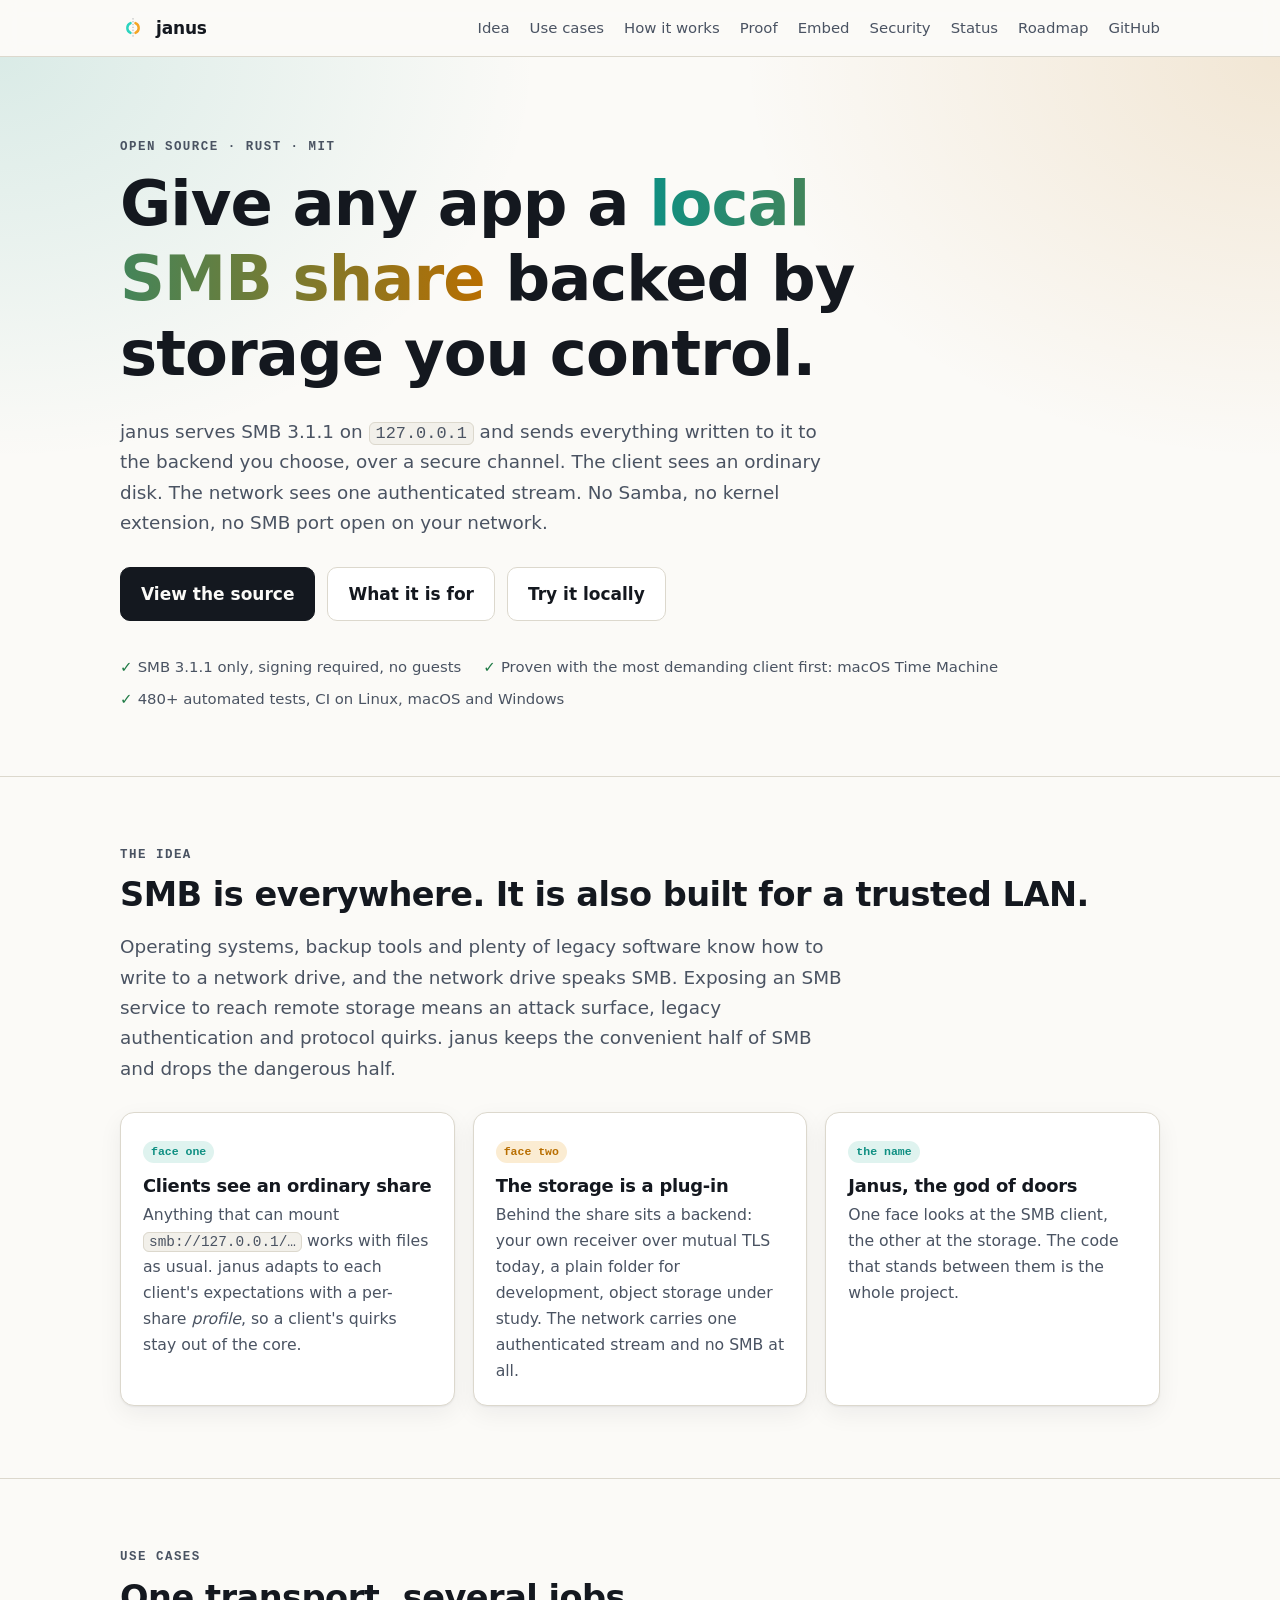
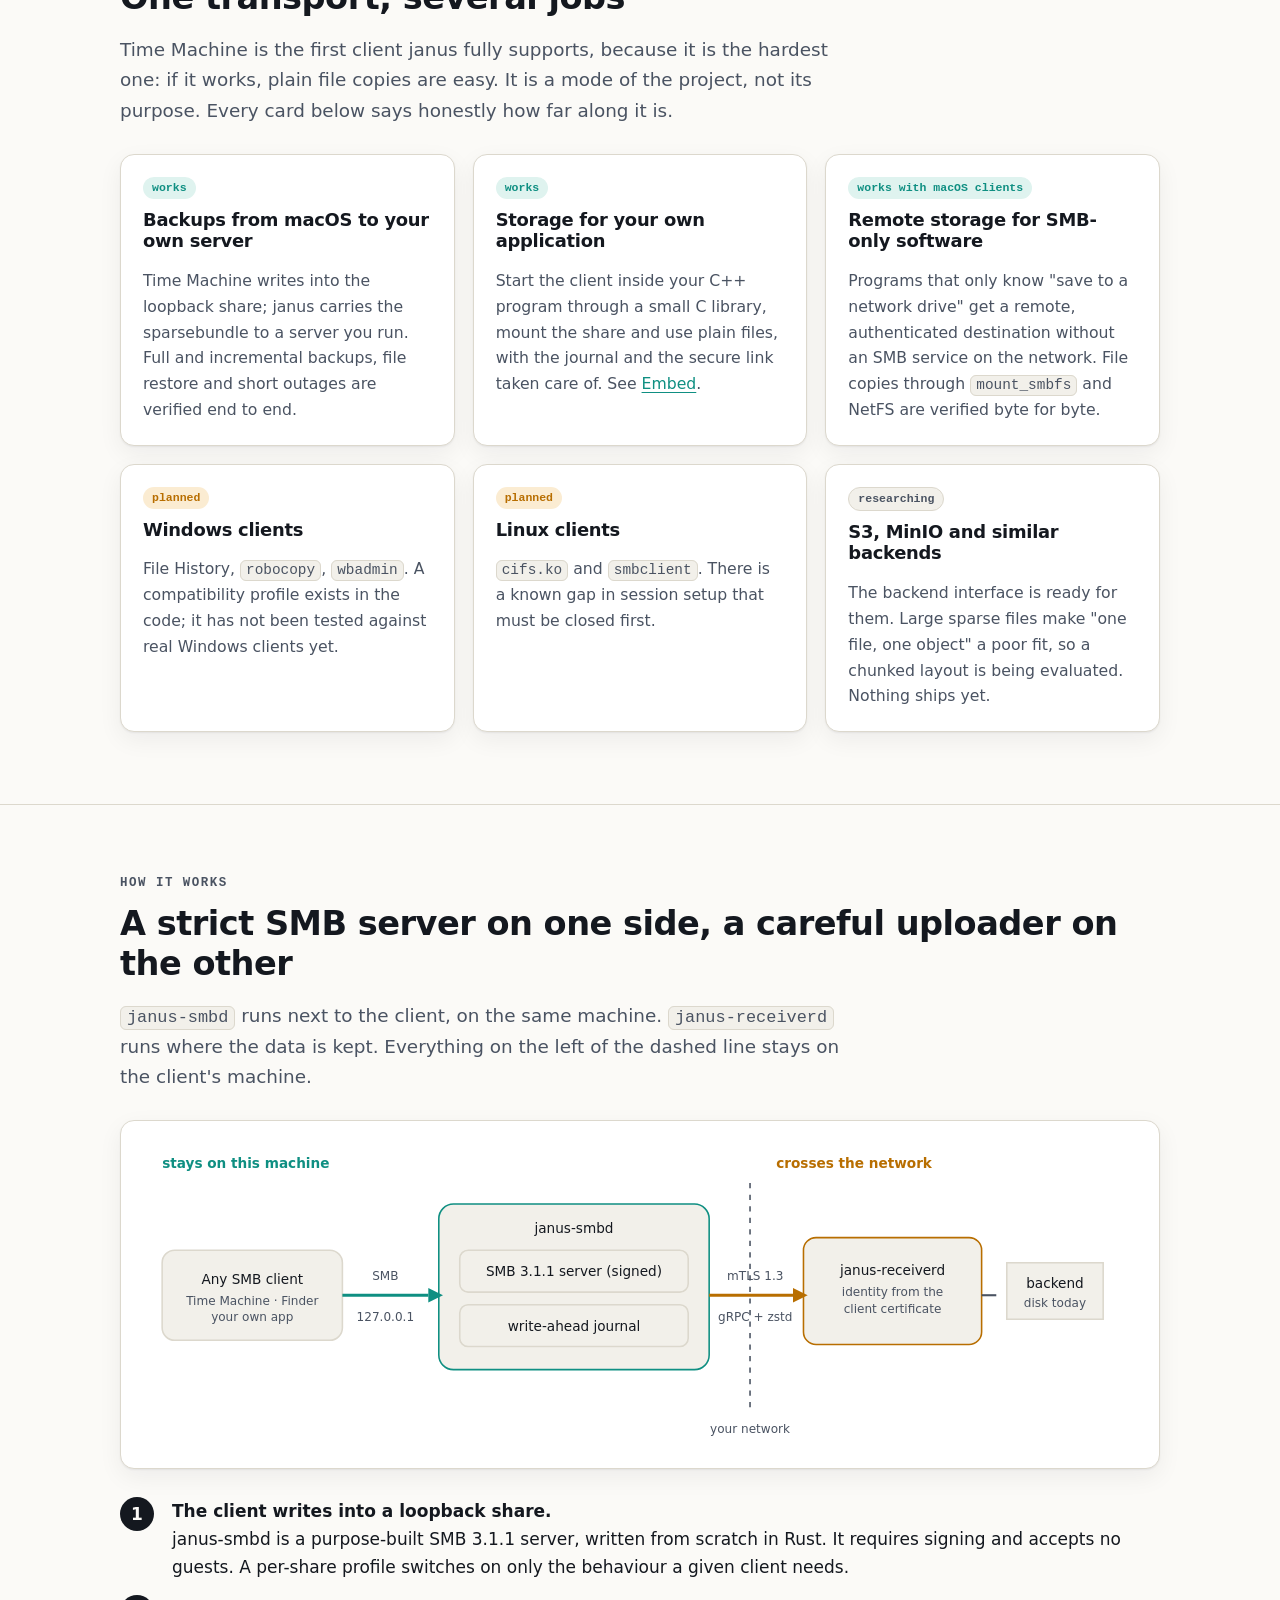
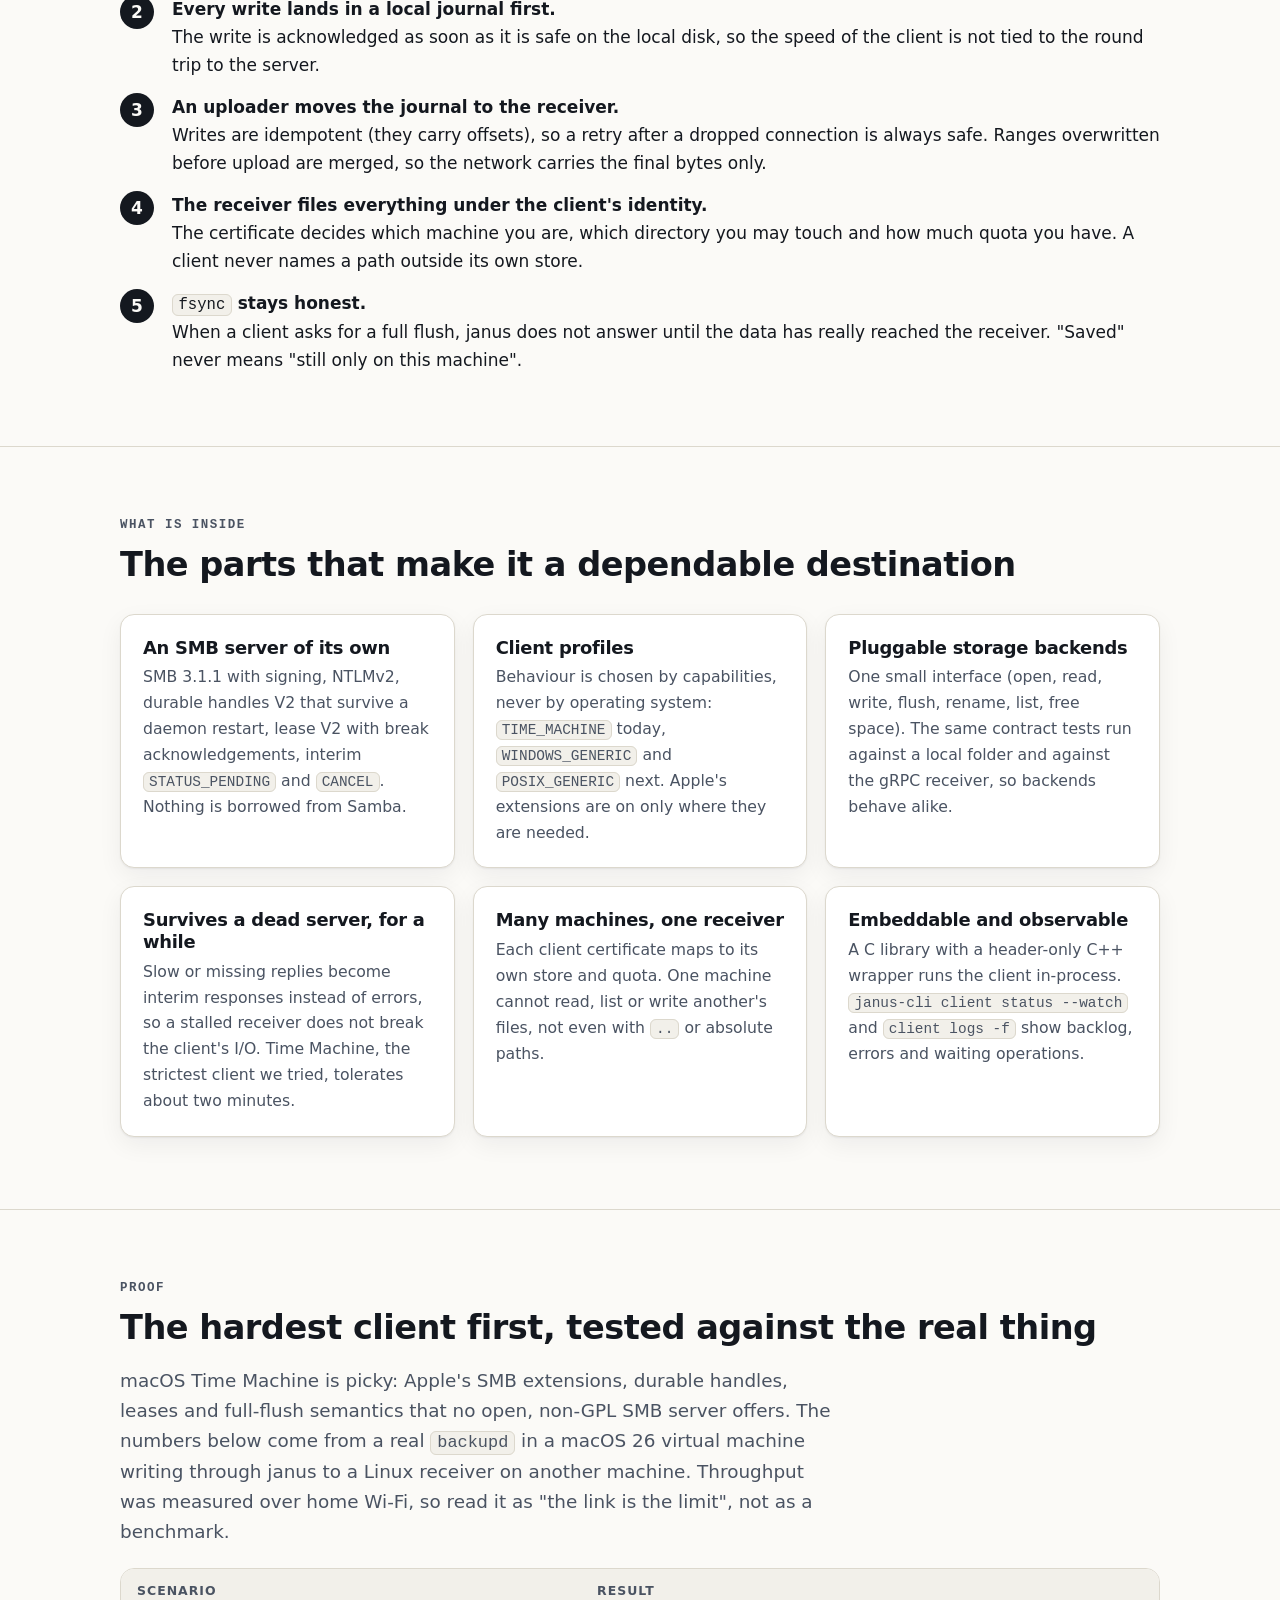
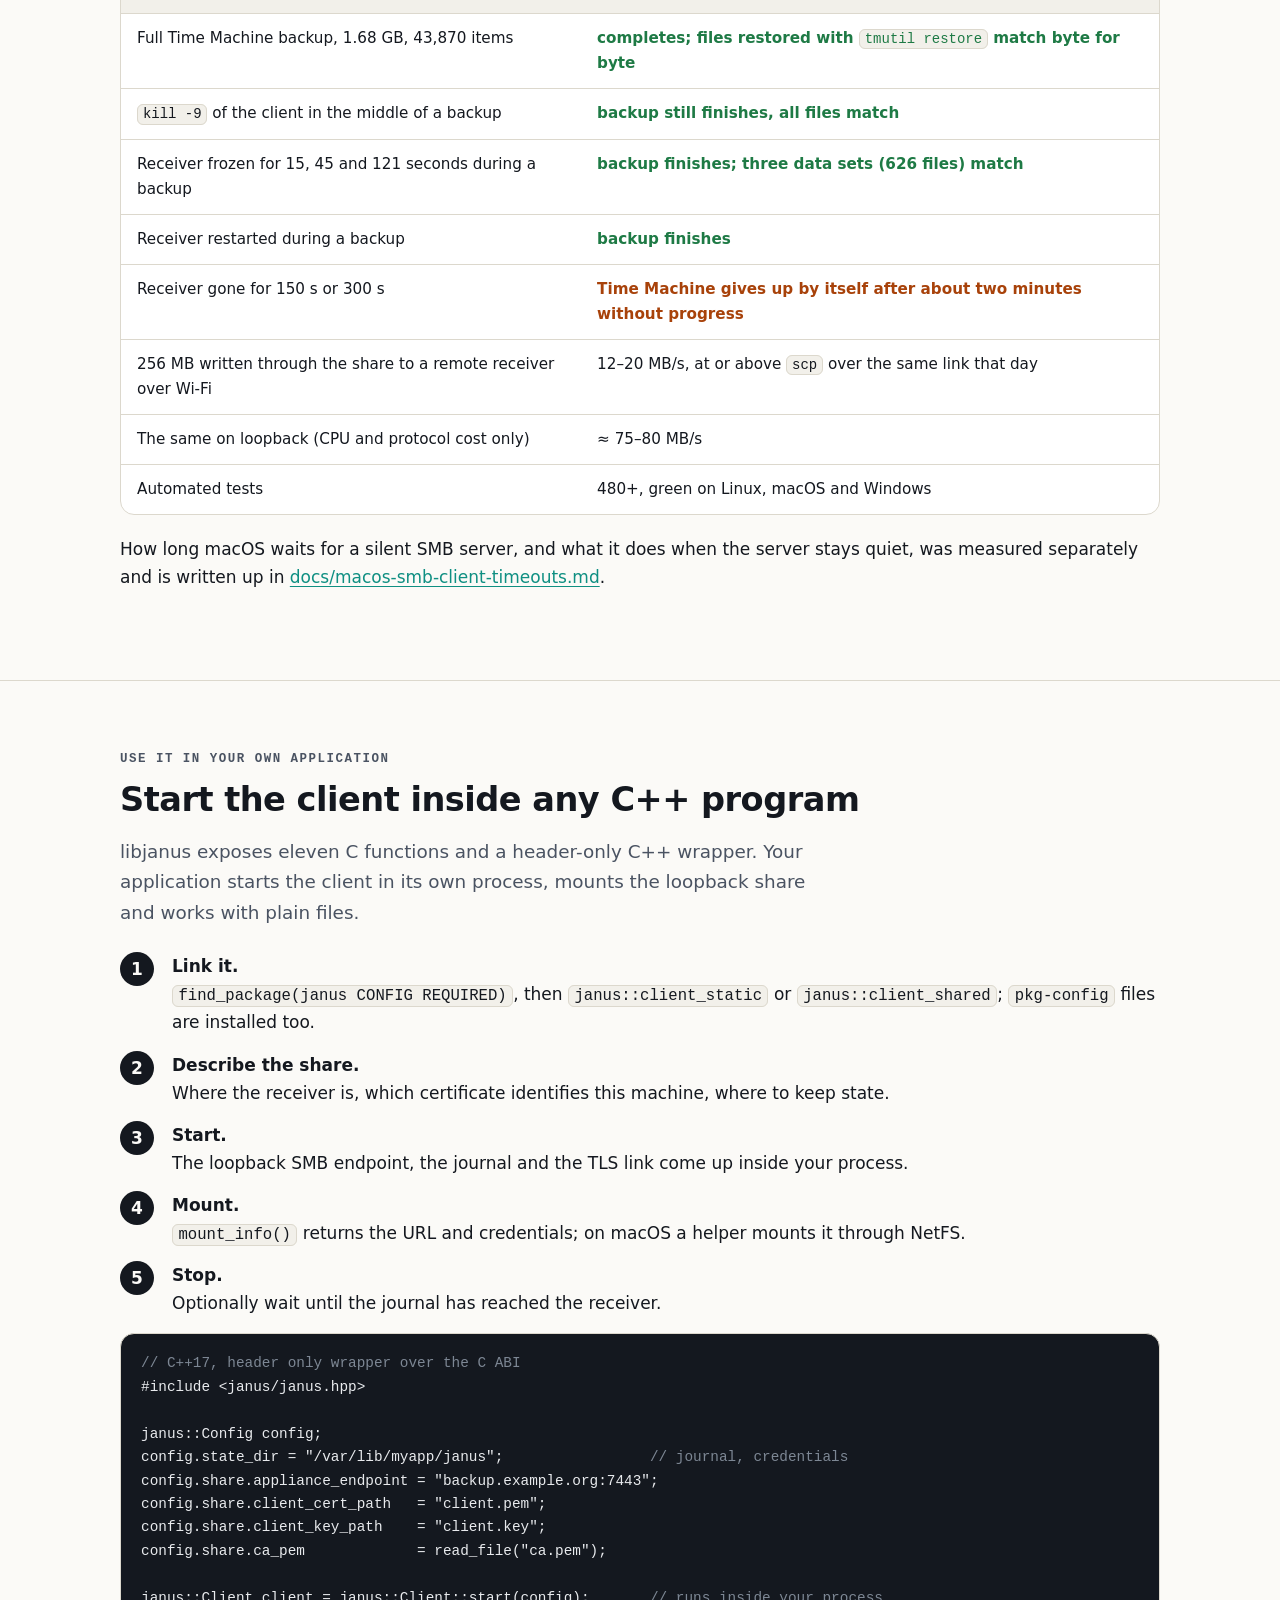
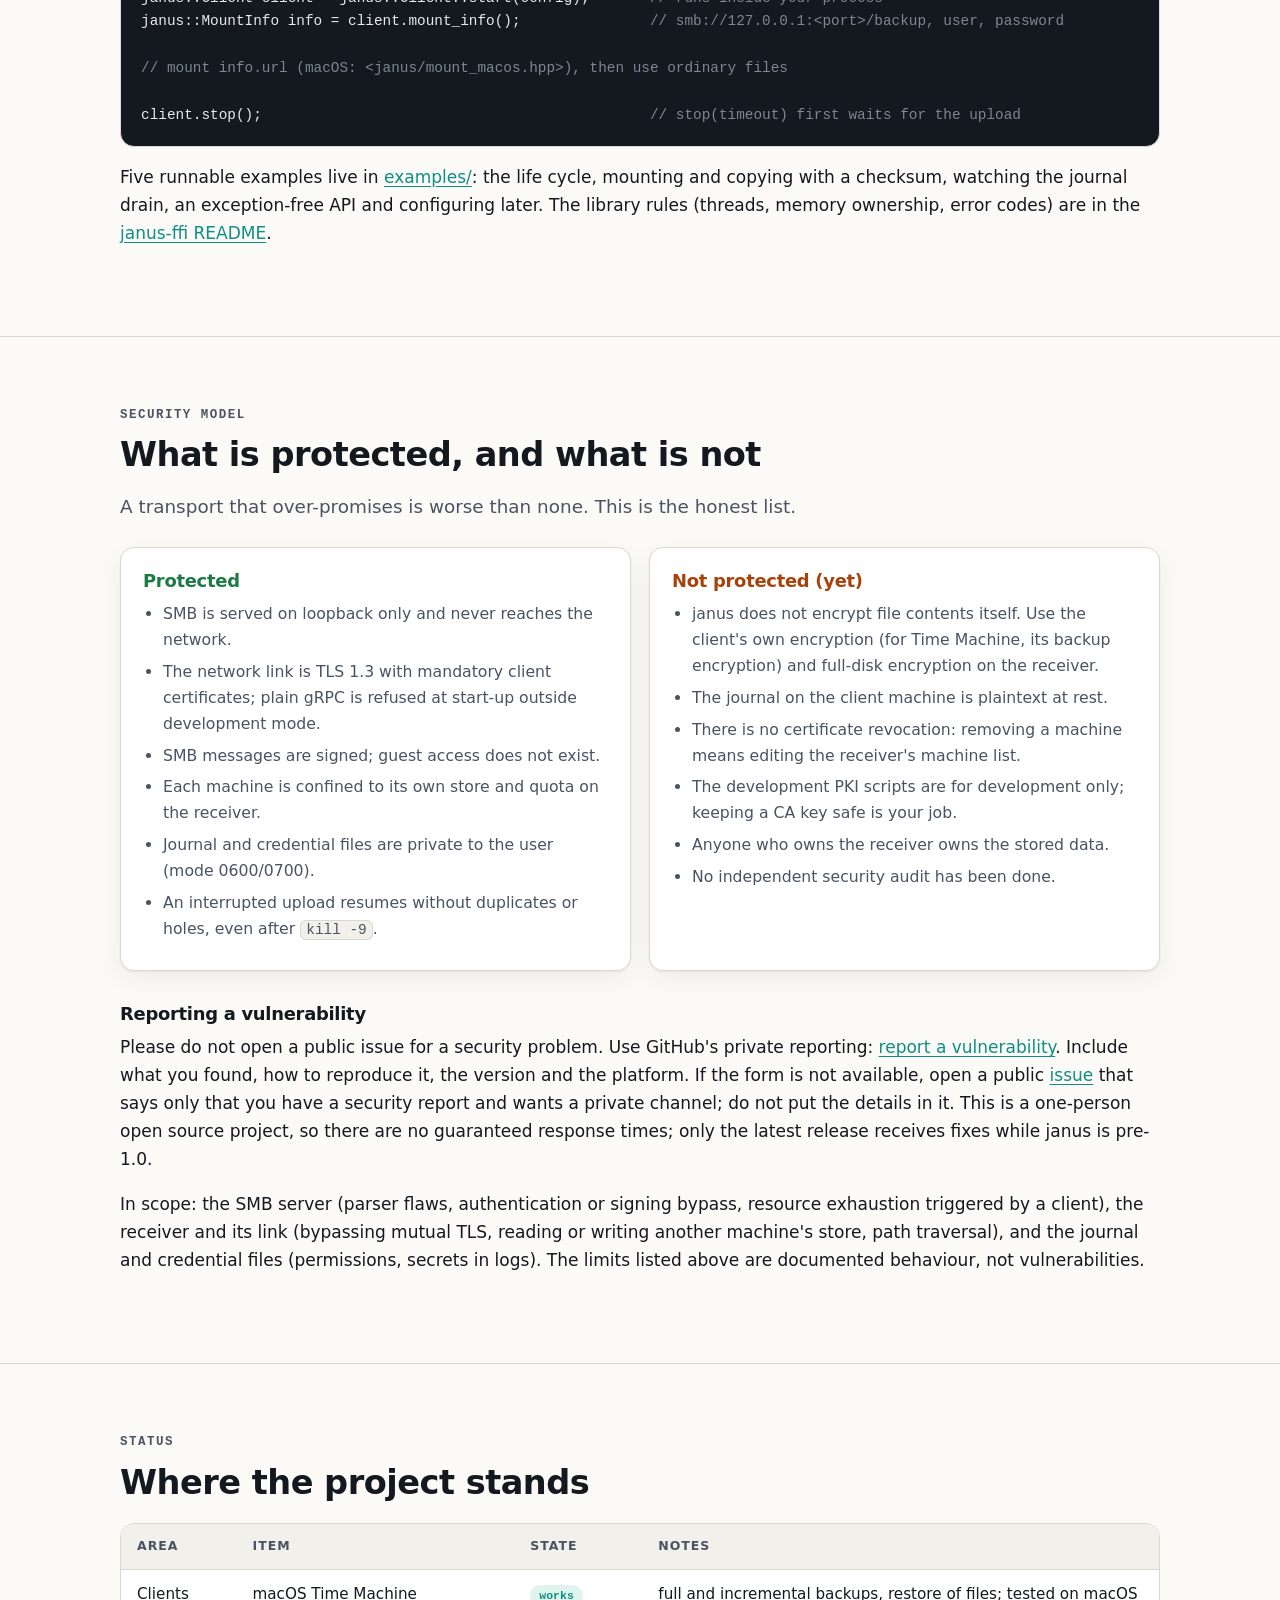
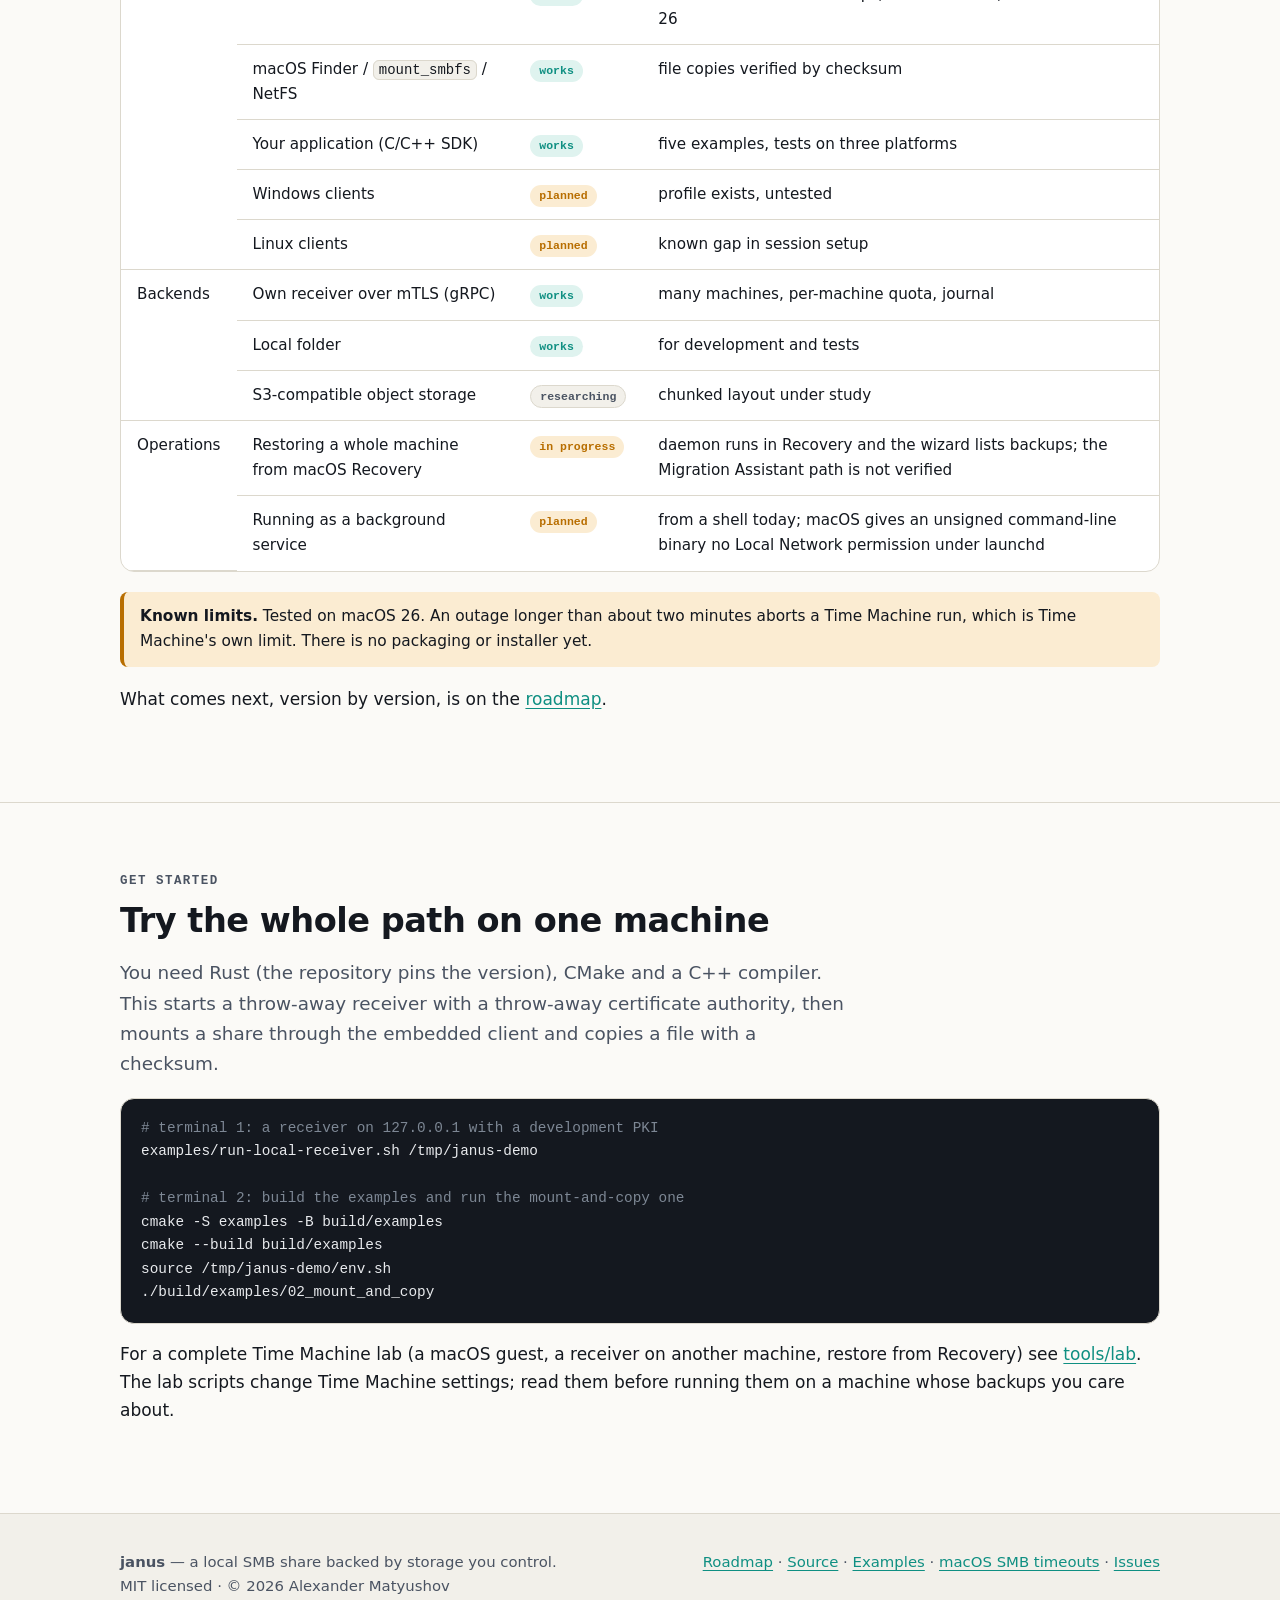
==== commit 5c236272: "Report one version everywhere" ====
--- a/docs/index.html
+++ b/docs/index.html
@@ -29,6 +29,7 @@
       <a href="#embed">Embed</a>
       <a href="#security">Security</a>
       <a href="#status">Status</a>
+      <a href="roadmap.html">Roadmap</a>
       <a class="gh" href="https://github.com/matyushov/janus">GitHub</a>
     </nav>
   </div>
@@ -365,6 +366,21 @@
         </ul>
       </div>
     </div>
+    <h3 style="margin-top:32px">Reporting a vulnerability</h3>
+    <p>
+      Please do not open a public issue for a security problem. Use GitHub's private reporting:
+      <a href="https://github.com/matyushov/janus/security/advisories/new">report a vulnerability</a>.
+      Include what you found, how to reproduce it, the version and the platform. If the form is not available,
+      open a public <a href="https://github.com/matyushov/janus/issues/new">issue</a> that says only that you have a
+      security report and wants a private channel; do not put the details in it. This is a one-person open source
+      project, so there are no guaranteed response times; only the latest release receives fixes while janus is pre-1.0.
+    </p>
+    <p>
+      In scope: the SMB server (parser flaws, authentication or signing bypass, resource exhaustion triggered by a
+      client), the receiver and its link (bypassing mutual TLS, reading or writing another machine's store, path
+      traversal), and the journal and credential files (permissions, secrets in logs). The limits listed above are
+      documented behaviour, not vulnerabilities.
+    </p>
   </div>
 </section>
 
@@ -394,6 +410,7 @@
       <strong>Known limits.</strong> Tested on macOS 26. An outage longer than about two minutes aborts a
       Time Machine run, which is Time Machine's own limit. There is no packaging or installer yet.
     </div>
+    <p style="margin-top:18px">What comes next, version by version, is on the <a href="roadmap.html">roadmap</a>.</p>
   </div>
 </section>
 
@@ -432,6 +449,7 @@
       MIT licensed · © 2026 Alexander Matyushov
     </div>
     <div>
+      <a href="roadmap.html">Roadmap</a> ·
       <a href="https://github.com/matyushov/janus">Source</a> ·
       <a href="https://github.com/matyushov/janus/tree/develop/examples">Examples</a> ·
       <a href="https://github.com/matyushov/janus/blob/develop/docs/macos-smb-client-timeouts.md">macOS SMB timeouts</a> ·
--- a/docs/assets/style.css
+++ b/docs/assets/style.css
@@ -140,3 +140,21 @@
 .chip.research { background: var(--bg-soft); color: var(--ink-soft); border: 1px solid var(--line); }
 .usecase { display: flex; flex-direction: column; gap: 10px; }
 .usecase .chip { align-self: flex-start; }
+
+/* roadmap page */
+.ver { position: relative; background: var(--surface); border: 1px solid var(--line); border-left: 5px solid var(--line); border-radius: var(--radius); padding: 24px 26px; margin: 22px 0; box-shadow: var(--shadow); }
+.ver.now { border-left-color: var(--teal); }
+.ver.next { border-left-color: var(--amber); }
+.ver header { display: flex; flex-wrap: wrap; gap: 8px 14px; align-items: baseline; margin-bottom: 6px; }
+.ver h3 { margin: 0; font-size: 1.3rem; }
+.ver .vnum { font: 700 1.05rem/1 ui-monospace, Menlo, monospace; color: var(--ink-soft); }
+.ver .theme { color: var(--ink-soft); margin: 0 0 12px; }
+.ver h4 { margin: 16px 0 6px; font-size: .78rem; text-transform: uppercase; letter-spacing: .09em; color: var(--ink-soft); }
+.ver ul { margin: 0; padding-left: 20px; }
+.ver li { margin: 6px 0; }
+.ver .exit { margin-top: 14px; padding: 12px 14px; background: var(--bg-soft); border: 1px solid var(--line); border-radius: 10px; font-size: .96rem; }
+.ver .exit b { color: var(--ink); }
+.ver .limits { margin-top: 14px; font-size: .95rem; color: var(--ink-soft); }
+.jump { display: flex; gap: 8px 14px; flex-wrap: wrap; margin: 18px 0 0; padding: 0; list-style: none; }
+.jump a { display: inline-block; padding: 6px 12px; border: 1px solid var(--line); border-radius: 999px; text-decoration: none; color: var(--ink-soft); font: 600 .85rem/1.2 ui-monospace, Menlo, monospace; background: var(--surface); }
+.jump a:hover { color: var(--ink); border-color: var(--ink-soft); }
